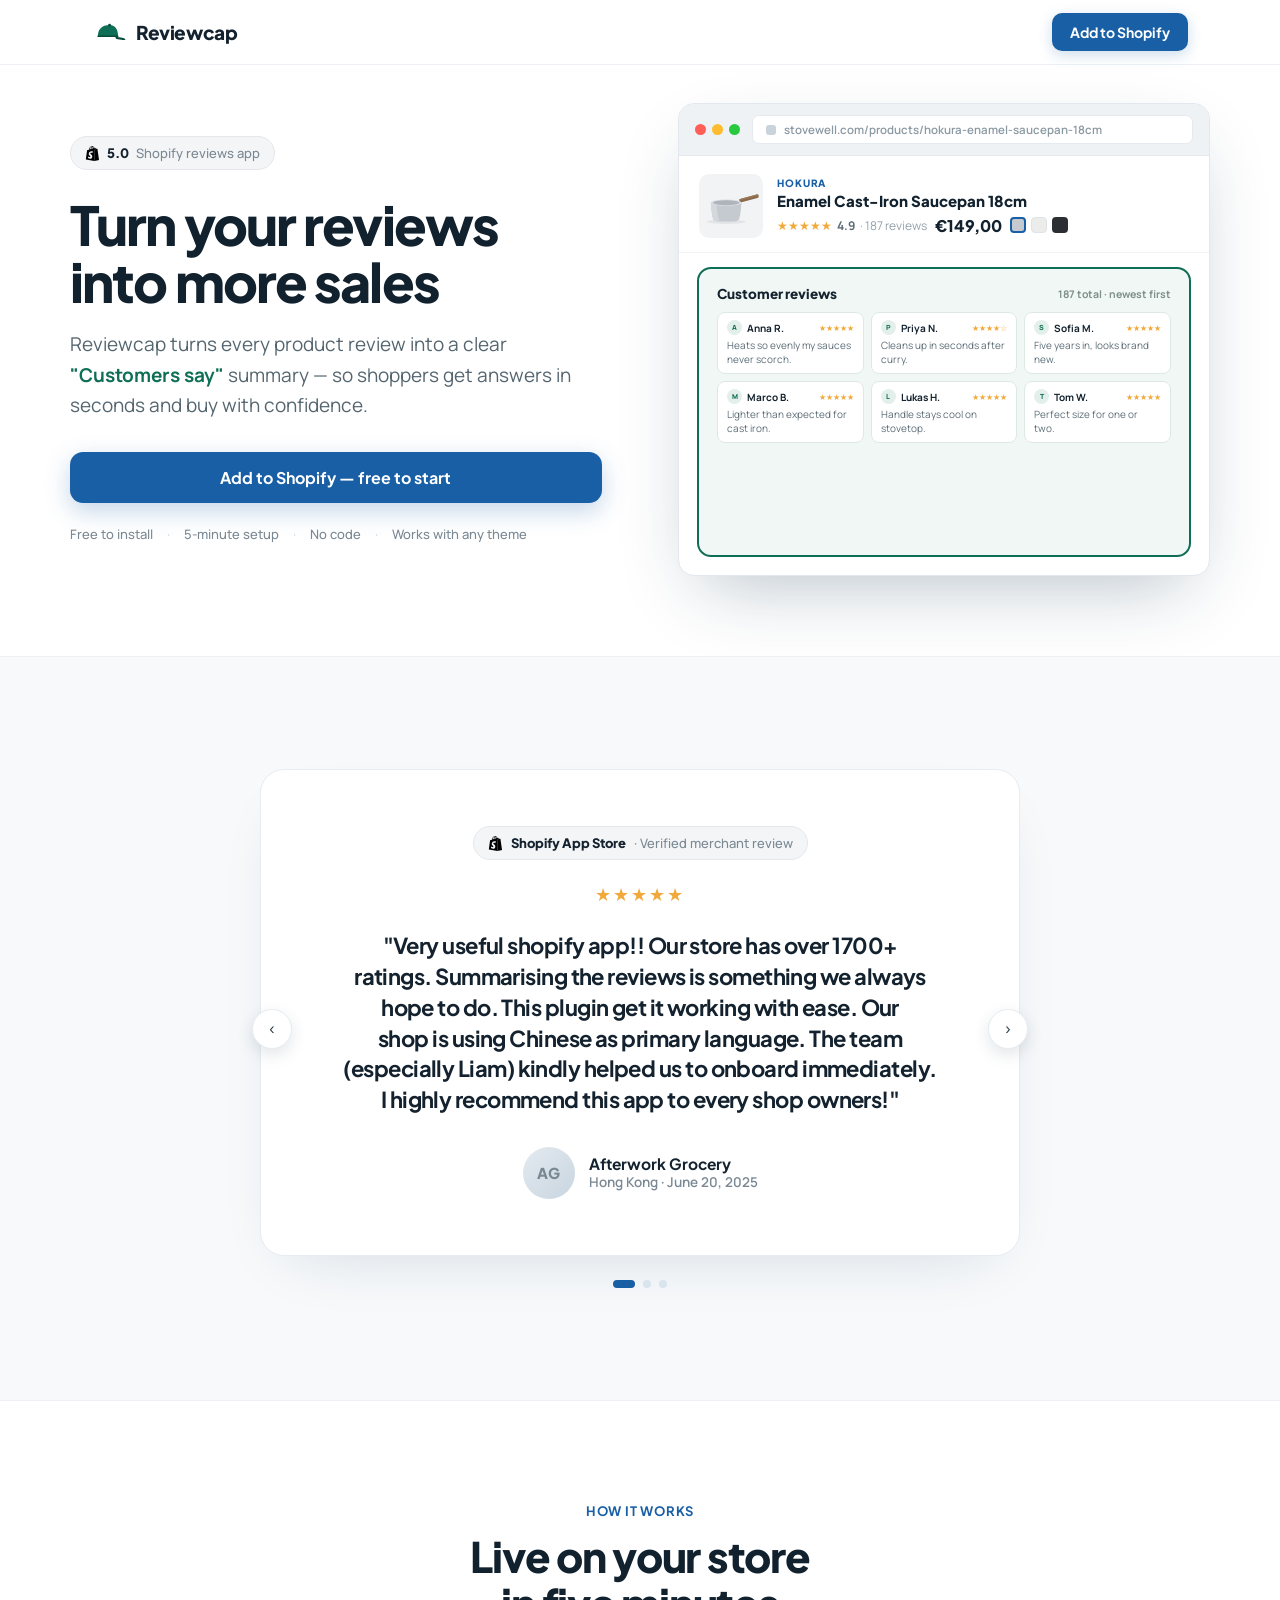
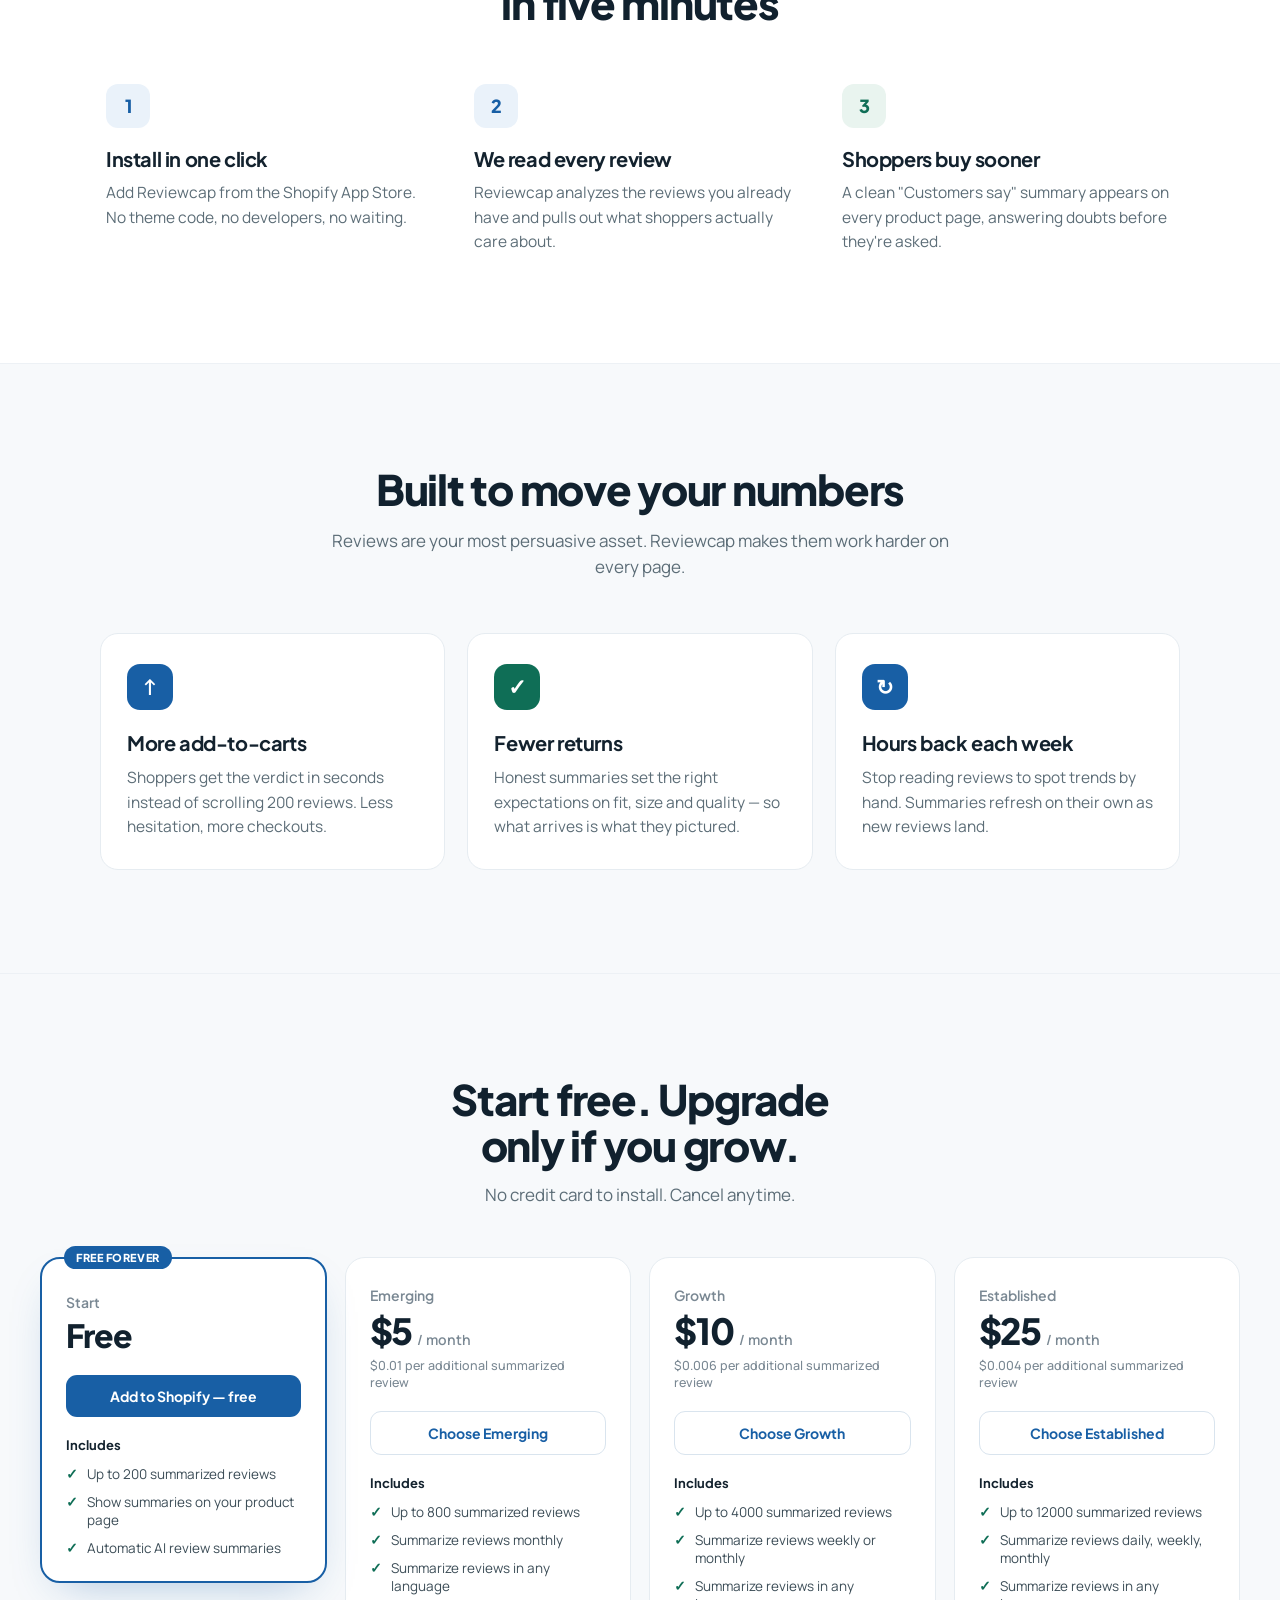
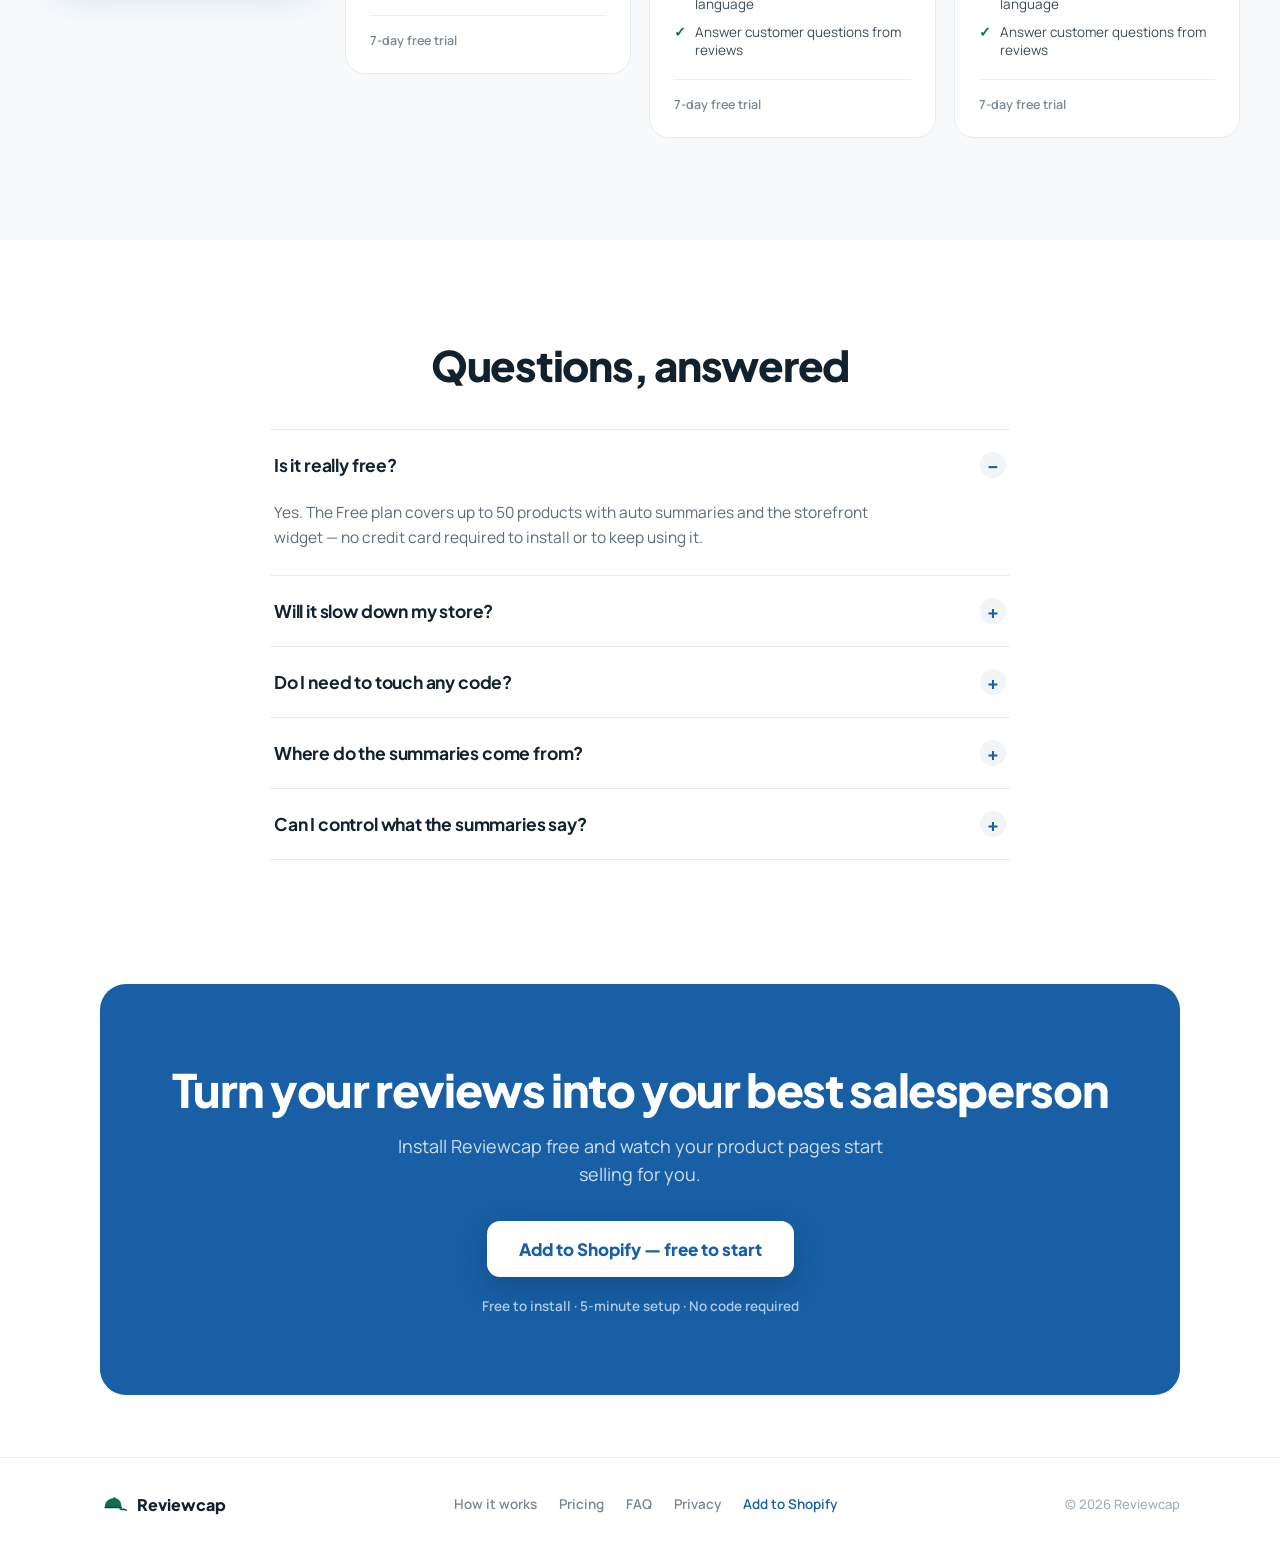
==== index.html @ b6777513 "Add privacy policy page at /privacy Serves the URL Shopify has on file for the App Store listing. St" ====
<!DOCTYPE html>
<html lang="en">
<head>
<meta charset="utf-8">
<meta name="viewport" content="width=device-width, initial-scale=1">
<title>Reviewcap — Turn your reviews into more sales</title>
<meta name="description" content='Reviewcap turns every product review into a clear "Customers say" summary — so shoppers get answers in seconds and buy with confidence.'>
<meta property="og:type" content="website">
<meta property="og:url" content="https://reviewcap.ai/">
<meta property="og:title" content="Reviewcap — Turn your reviews into more sales">
<meta property="og:description" content='Reviewcap turns every product review into a clear "Customers say" summary — so shoppers get answers in seconds and buy with confidence.'>
<meta property="og:image" content="https://reviewcap.ai/og-image.png">
<meta property="og:image:width" content="1200">
<meta property="og:image:height" content="630">
<meta name="twitter:card" content="summary_large_image">
<meta name="twitter:title" content="Reviewcap — Turn your reviews into more sales">
<meta name="twitter:description" content='Reviewcap turns every product review into a clear "Customers say" summary — so shoppers get answers in seconds and buy with confidence.'>
<meta name="twitter:image" content="https://reviewcap.ai/og-image.png">
<link rel="icon" type="image/svg+xml" href="[data-uri]">
<link rel="preconnect" href="https://fonts.googleapis.com">
<link rel="preconnect" href="https://fonts.gstatic.com" crossorigin>
<link href="https://fonts.googleapis.com/css2?family=Plus+Jakarta+Sans:wght@500;600;700;800&family=Manrope:wght@400;500;600;700&display=swap" rel="stylesheet">
<style>
  *{box-sizing:border-box;}
  html{scroll-behavior:smooth;}
  body{margin:0;font-family:'Manrope',sans-serif;color:#33454F;background:#fff;-webkit-font-smoothing:antialiased;text-rendering:optimizeLegibility;}
  a{color:inherit;}
</style>
</head>
<body>

<div style="background:#fff;overflow:hidden;">

  <!-- NAV -->
  <nav style="position:sticky;top:0;z-index:50;background:rgba(255,255,255,0.82);backdrop-filter:blur(12px);border-bottom:1px solid #EDF1F5;">
    <div style="max-width:1140px;margin:0 auto;padding:13px 22px;display:flex;align-items:center;justify-content:space-between;gap:16px;">
      <div style="display:flex;align-items:center;gap:10px;">
        <svg width="34" height="24" viewBox="0 0 64 44" fill="none" style="display:block;flex:none;">
          <path d="M11 30 C11 14 22 9 33 9 C45 9 49 19 49 30 Z" fill="#0F6E56"/>
          <rect x="10" y="28.5" width="40" height="3" rx="1.5" fill="#0A4B39"/>
          <path d="M44 31.5 C54 31.5 62 33.5 63 36.5 C62.2 38 56 37 48.5 35.8 C45 35.2 44 33.5 44 31.5 Z" fill="#0A4B39"/>
          <circle cx="33" cy="9" r="2.6" fill="#0A4B39"/>
        </svg>
        <span style="font-family:'Plus Jakarta Sans',sans-serif;font-weight:800;font-size:19px;color:#13222E;letter-spacing:-0.02em;">Reviewcap</span>
      </div>
      <a href="https://apps.shopify.com/reviewcap-ai" target="_blank" rel="noopener" style="display:inline-flex;align-items:center;gap:8px;background:#185FA5;color:#fff;font-family:'Plus Jakarta Sans',sans-serif;font-weight:700;font-size:14px;padding:10px 18px;border-radius:10px;text-decoration:none;box-shadow:0 4px 14px rgba(24,95,165,0.22);">Add to Shopify</a>
    </div>
  </nav>

  <!-- 1. HERO -->
  <header id="install" style="padding:clamp(24px,3vw,40px) 22px clamp(52px,7vw,80px);overflow:hidden;background:#fff;">
    <div style="max-width:1140px;margin:0 auto;display:grid;grid-template-columns:repeat(auto-fit,minmax(min(100%,420px),1fr));gap:clamp(44px,6vw,80px);align-items:center;">

      <div>
        <div style="display:flex;flex-wrap:wrap;align-items:center;gap:12px;margin-bottom:26px;">
          <div style="display:inline-flex;align-items:center;gap:7px;background:#F4F5F6;border:1px solid #E5E7EB;padding:7px 14px;border-radius:999px;">
            <svg viewBox="0 0 24 24" xmlns="http://www.w3.org/2000/svg" width="15" height="15" style="flex:none;" aria-hidden="true"><path d="M15.337 23.979l7.216-1.561s-2.604-17.613-2.625-17.73c-.018-.116-.114-.192-.211-.192s-1.929-.136-1.929-.136-1.275-1.274-1.439-1.411c-.045-.037-.075-.057-.121-.074l-.914 21.104h.023zM11.71 11.305s-.81-.424-1.774-.424c-1.447 0-1.504.906-1.504 1.141 0 1.232 3.24 1.715 3.24 4.629 0 2.295-1.44 3.76-3.406 3.76-2.354 0-3.54-1.465-3.54-1.465l.646-2.086s1.245 1.066 2.28 1.066c.675 0 .975-.545.975-.932 0-1.619-2.654-1.694-2.654-4.359-.034-2.237 1.571-4.416 4.827-4.416 1.257 0 1.875.361 1.875.361l-.945 2.715-.02.01zM11.17.83c.136 0 .271.038.405.135-.984.465-2.064 1.639-2.508 3.992-.656.213-1.293.405-1.889.578C7.697 3.75 8.951.84 11.17.84V.83zm1.235 2.949v.135c-.754.232-1.583.484-2.394.736.466-1.777 1.333-2.645 2.085-2.971.193.501.309 1.176.309 2.1zm.539-2.234c.694.074 1.141.867 1.429 1.755-.349.114-.735.231-1.158.366v-.252c0-.752-.096-1.371-.271-1.871v.002zm2.992 1.289c-.02 0-.06.021-.078.021s-.289.075-.714.21c-.423-1.233-1.176-2.37-2.508-2.37h-.115C12.135.209 11.669 0 11.265 0 8.159 0 6.675 3.877 6.21 5.846c-1.194.365-2.063.636-2.16.674-.675.213-.694.232-.772.87-.075.462-1.83 14.063-1.83 14.063L15.009 24l.927-21.166z"/></svg>
            <span style="font-family:'Plus Jakarta Sans',sans-serif;font-weight:800;font-size:13px;color:#13222E;">5.0</span>
            <span style="font-size:13px;color:#7A8893;font-weight:500;">Shopify reviews app</span>
          </div>
        </div>
        <h1 style="font-family:'Plus Jakarta Sans',sans-serif;font-weight:800;font-size:clamp(38px,4.2vw,56px);line-height:1.05;letter-spacing:-0.035em;color:#11212E;margin:0 0 20px;text-wrap:balance;">Turn your reviews into more sales</h1>
        <p style="font-size:clamp(16px,1.8vw,19px);line-height:1.6;color:#54656F;margin:0 0 32px;text-wrap:pretty;">Reviewcap turns every product review into a clear <span style="color:#0F6E56;font-weight:700;">"Customers say"</span> summary — so shoppers get answers in seconds and buy with confidence.</p>
        <div style="margin-bottom:22px;">
          <a href="https://apps.shopify.com/reviewcap-ai" target="_blank" rel="noopener" style="display:block;text-align:center;background:#185FA5;color:#fff;font-family:'Plus Jakarta Sans',sans-serif;font-weight:700;font-size:16px;padding:15px 26px;border-radius:13px;text-decoration:none;box-shadow:0 8px 24px rgba(24,95,165,0.26);">Add to Shopify — free to start</a>
        </div>
        <div style="font-size:13px;color:#7A8893;font-weight:500;display:flex;flex-wrap:wrap;gap:5px 14px;">
          <span>Free to install</span><span style="color:#CBD5DD;">·</span><span>5-minute setup</span><span style="color:#CBD5DD;">·</span><span>No code</span><span style="color:#CBD5DD;">·</span><span>Works with any theme</span>
        </div>
      </div>

      <div>
        <div style="border-radius:16px;overflow:hidden;border:1px solid #E2E8EE;box-shadow:0 28px 72px -24px rgba(20,50,75,0.32);background:#fff;">

          <div style="background:#EFF2F5;border-bottom:1px solid #E2E8EE;padding:11px 16px;display:flex;align-items:center;gap:12px;">
            <div style="display:flex;gap:6px;flex:none;">
              <span style="width:11px;height:11px;border-radius:50%;background:#FF5F57;display:block;"></span>
              <span style="width:11px;height:11px;border-radius:50%;background:#FEBC2E;display:block;"></span>
              <span style="width:11px;height:11px;border-radius:50%;background:#28C840;display:block;"></span>
            </div>
            <div style="flex:1;background:#fff;border:1px solid #E4EAEF;border-radius:7px;padding:6px 13px;display:flex;align-items:center;gap:8px;">
              <span style="width:10px;height:10px;border-radius:3px;background:#C9D3DB;flex:none;display:block;"></span>
              <span style="font-size:11.5px;color:#8A98A2;font-weight:600;white-space:nowrap;overflow:hidden;text-overflow:ellipsis;">stovewell.com/products/hokura-enamel-saucepan-18cm</span>
            </div>
          </div>

          <div style="padding:18px 20px 14px;display:flex;gap:14px;align-items:center;border-bottom:1px solid #F0F4F7;">
            <div style="width:64px;height:64px;border-radius:10px;background:#F1F3F5;flex:none;display:flex;align-items:center;justify-content:center;overflow:hidden;">
              <svg width="58" height="58" viewBox="0 0 360 320" style="display:block;"><ellipse cx="150" cy="258" rx="120" ry="13" fill="#00000010"/><rect x="232" y="118" width="124" height="22" rx="11" transform="rotate(-15 232 129)" fill="#8A6A4A"/><rect x="232" y="118" width="124" height="8" rx="4" transform="rotate(-15 232 129)" fill="#9C7B58"/><path d="M55,140 C55,140 61,232 73,247 Q81,256 96,256 L204,256 Q219,256 227,247 C239,232 245,140 245,140 Z" fill="#C5CAD0"/><path d="M55,140 C55,140 61,232 73,247 Q81,256 96,256 L110,256 C100,238 92,180 90,140 Z" fill="#D3D8DD"/><ellipse cx="150" cy="140" rx="95" ry="20" fill="#D8DCE1"/><ellipse cx="150" cy="140" rx="80" ry="15" fill="#AEB4BB"/></svg>
            </div>
            <div style="flex:1;min-width:0;">
              <div style="font-family:'Plus Jakarta Sans',sans-serif;font-weight:800;font-size:10px;letter-spacing:0.08em;text-transform:uppercase;color:#185FA5;margin-bottom:3px;">Hokura</div>
              <div style="font-family:'Plus Jakarta Sans',sans-serif;font-weight:800;font-size:15px;color:#11212E;line-height:1.2;margin-bottom:5px;">Enamel Cast-Iron Saucepan 18cm</div>
              <div style="display:flex;align-items:center;gap:8px;flex-wrap:wrap;">
                <div style="display:flex;align-items:center;gap:5px;">
                  <span style="color:#F2A93B;font-size:12px;">★★★★★</span>
                  <span style="font-size:12px;color:#5C6D77;font-weight:700;">4.9</span>
                  <span style="font-size:12px;color:#94A1AB;">· 187 reviews</span>
                </div>
                <span style="font-family:'Plus Jakarta Sans',sans-serif;font-weight:800;font-size:16px;color:#11212E;">€149,00</span>
                <div style="display:flex;gap:5px;">
                  <span style="width:16px;height:16px;border-radius:4px;background:#C5CAD0;border:2px solid #185FA5;display:block;"></span>
                  <span style="width:16px;height:16px;border-radius:4px;background:#ECEDEA;border:1px solid #DDE4EA;display:block;"></span>
                  <span style="width:16px;height:16px;border-radius:4px;background:#2B2E33;display:block;"></span>
                </div>
              </div>
            </div>
          </div>

          <div style="padding:14px 18px 18px;">
            <div style="background:#F1F7F4;border:2px solid #0F6E56;border-radius:14px;padding:16px 18px;">
              <div style="display:grid;">

                <div id="revState" style="grid-area:1/1;transition:opacity .55s ease, filter .55s ease, transform .55s ease;">
                  <div style="display:flex;align-items:center;justify-content:space-between;margin-bottom:10px;">
                    <span style="font-family:'Plus Jakarta Sans',sans-serif;font-weight:800;font-size:13.5px;color:#13222E;">Customer reviews</span>
                    <span style="font-size:10.5px;color:#7E9089;font-weight:700;">187 total · newest first</span>
                  </div>
                  <div style="columns:130px 3;column-gap:7px;">
                    <div style="background:#fff;border:1px solid #DCEAE3;border-radius:8px;padding:7px 9px;margin-bottom:7px;break-inside:avoid;"><div style="display:flex;align-items:center;gap:5px;margin-bottom:3px;"><span style="width:15px;height:15px;border-radius:50%;background:#E3EFEA;color:#0F6E56;font-size:7px;font-weight:800;display:flex;align-items:center;justify-content:center;">A</span><span style="font-size:10px;font-weight:700;color:#13222E;">Anna R.</span><span style="color:#F2A93B;font-size:8px;margin-left:auto;">★★★★★</span></div><div style="font-size:10px;line-height:1.4;color:#5C6D77;">Heats so evenly my sauces never scorch.</div></div>
                    <div style="background:#fff;border:1px solid #DCEAE3;border-radius:8px;padding:7px 9px;margin-bottom:7px;break-inside:avoid;"><div style="display:flex;align-items:center;gap:5px;margin-bottom:3px;"><span style="width:15px;height:15px;border-radius:50%;background:#E3EFEA;color:#0F6E56;font-size:7px;font-weight:800;display:flex;align-items:center;justify-content:center;">M</span><span style="font-size:10px;font-weight:700;color:#13222E;">Marco B.</span><span style="color:#F2A93B;font-size:8px;margin-left:auto;">★★★★★</span></div><div style="font-size:10px;line-height:1.4;color:#5C6D77;">Lighter than expected for cast iron.</div></div>
                    <div style="background:#fff;border:1px solid #DCEAE3;border-radius:8px;padding:7px 9px;margin-bottom:7px;break-inside:avoid;"><div style="display:flex;align-items:center;gap:5px;margin-bottom:3px;"><span style="width:15px;height:15px;border-radius:50%;background:#E3EFEA;color:#0F6E56;font-size:7px;font-weight:800;display:flex;align-items:center;justify-content:center;">P</span><span style="font-size:10px;font-weight:700;color:#13222E;">Priya N.</span><span style="color:#F2A93B;font-size:8px;margin-left:auto;">★★★★☆</span></div><div style="font-size:10px;line-height:1.4;color:#5C6D77;">Cleans up in seconds after curry.</div></div>
                    <div style="background:#fff;border:1px solid #DCEAE3;border-radius:8px;padding:7px 9px;margin-bottom:7px;break-inside:avoid;"><div style="display:flex;align-items:center;gap:5px;margin-bottom:3px;"><span style="width:15px;height:15px;border-radius:50%;background:#E3EFEA;color:#0F6E56;font-size:7px;font-weight:800;display:flex;align-items:center;justify-content:center;">L</span><span style="font-size:10px;font-weight:700;color:#13222E;">Lukas H.</span><span style="color:#F2A93B;font-size:8px;margin-left:auto;">★★★★★</span></div><div style="font-size:10px;line-height:1.4;color:#5C6D77;">Handle stays cool on stovetop.</div></div>
                    <div style="background:#fff;border:1px solid #DCEAE3;border-radius:8px;padding:7px 9px;margin-bottom:7px;break-inside:avoid;"><div style="display:flex;align-items:center;gap:5px;margin-bottom:3px;"><span style="width:15px;height:15px;border-radius:50%;background:#E3EFEA;color:#0F6E56;font-size:7px;font-weight:800;display:flex;align-items:center;justify-content:center;">S</span><span style="font-size:10px;font-weight:700;color:#13222E;">Sofia M.</span><span style="color:#F2A93B;font-size:8px;margin-left:auto;">★★★★★</span></div><div style="font-size:10px;line-height:1.4;color:#5C6D77;">Five years in, looks brand new.</div></div>
                    <div style="background:#fff;border:1px solid #DCEAE3;border-radius:8px;padding:7px 9px;margin-bottom:7px;break-inside:avoid;"><div style="display:flex;align-items:center;gap:5px;margin-bottom:3px;"><span style="width:15px;height:15px;border-radius:50%;background:#E3EFEA;color:#0F6E56;font-size:7px;font-weight:800;display:flex;align-items:center;justify-content:center;">T</span><span style="font-size:10px;font-weight:700;color:#13222E;">Tom W.</span><span style="color:#F2A93B;font-size:8px;margin-left:auto;">★★★★★</span></div><div style="font-size:10px;line-height:1.4;color:#5C6D77;">Perfect size for one or two.</div></div>
                  </div>
                </div>

                <div id="sumState" style="grid-area:1/1;transition:opacity .55s ease, transform .55s ease;opacity:0;transform:translateY(8px);pointer-events:none;">
                  <div style="display:flex;align-items:center;justify-content:space-between;gap:10px;margin-bottom:12px;">
                    <div style="display:flex;align-items:center;gap:7px;">
                      <span style="color:#0F6E56;font-size:13px;">✦</span>
                      <span style="font-family:'Plus Jakarta Sans',sans-serif;font-weight:800;font-size:14.5px;color:#0F6E56;">Customers say</span>
                    </div>
                    <span style="display:inline-flex;align-items:center;gap:5px;background:#fff;border:1px solid #D7E8E0;border-radius:999px;padding:4px 9px;font-size:10.5px;font-weight:700;color:#0F6E56;">
                      <svg width="13" height="9" viewBox="0 0 64 44" fill="none" style="display:block;flex:none;"><path d="M11 30 C11 14 22 9 33 9 C45 9 49 19 49 30 Z" fill="#0F6E56"/><rect x="10" y="28.5" width="40" height="3" rx="1.5" fill="#0A4B39"/><path d="M44 31.5 C54 31.5 62 33.5 63 36.5 C62.2 38 56 37 48.5 35.8 C45 35.2 44 33.5 44 31.5 Z" fill="#0A4B39"/><circle cx="33" cy="9" r="2.6" fill="#0A4B39"/></svg>
                      by Reviewcap
                    </span>
                  </div>
                  <div style="display:flex;align-items:center;gap:10px;margin-bottom:12px;">
                    <span style="font-family:'Plus Jakarta Sans',sans-serif;font-weight:800;font-size:30px;color:#13222E;line-height:1;">4.9</span>
                    <div>
                      <div style="color:#F2A93B;font-size:13px;letter-spacing:1px;">★★★★★</div>
                      <div style="font-size:11px;color:#5C6D77;font-weight:600;margin-top:2px;">based on 187 reviews</div>
                    </div>
                  </div>
                  <p id="demoSummary" style="margin:0 0 12px;font-size:13.5px;line-height:1.6;color:#2B3D47;min-height:4.8em;"></p>
                  <div style="display:flex;flex-wrap:wrap;gap:6px;margin-bottom:12px;">
                    <span class="dchip" data-i="1" style="opacity:0;transition:opacity .34s ease, transform .34s cubic-bezier(.34,1.56,.64,1);transform:translateY(7px) scale(.92);background:#fff;border:1px solid #D7E8E0;color:#0F6E56;font-size:11px;font-weight:700;padding:4px 10px;border-radius:999px;">Heats evenly · 41</span>
                    <span class="dchip" data-i="2" style="opacity:0;transition:opacity .34s ease, transform .34s cubic-bezier(.34,1.56,.64,1);transform:translateY(7px) scale(.92);background:#fff;border:1px solid #D7E8E0;color:#0F6E56;font-size:11px;font-weight:700;padding:4px 10px;border-radius:999px;">Easy to clean · 33</span>
                    <span class="dchip" data-i="3" style="opacity:0;transition:opacity .34s ease, transform .34s cubic-bezier(.34,1.56,.64,1);transform:translateY(7px) scale(.92);background:#fff;border:1px solid #D7E8E0;color:#0F6E56;font-size:11px;font-weight:700;padding:4px 10px;border-radius:999px;">Surprisingly light · 27</span>
                    <span class="dchip" data-i="4" style="opacity:0;transition:opacity .34s ease, transform .34s cubic-bezier(.34,1.56,.64,1);transform:translateY(7px) scale(.92);background:#fff;border:1px solid #D7E8E0;color:#0F6E56;font-size:11px;font-weight:700;padding:4px 10px;border-radius:999px;">Handle stays cool · 22</span>
                    <span class="dchip" data-i="5" style="opacity:0;transition:opacity .34s ease, transform .34s cubic-bezier(.34,1.56,.64,1);transform:translateY(7px) scale(.92);background:#fff;border:1px solid #D7E8E0;color:#0F6E56;font-size:11px;font-weight:700;padding:4px 10px;border-radius:999px;">Built to last · 19</span>
                  </div>
                  <div style="border-top:1px solid #D7E8E0;padding-top:10px;font-size:11px;color:#7E9089;font-weight:600;">Summarized from 187 verified reviews · refreshes automatically</div>
                </div>

              </div>
            </div>
          </div>

        </div>
      </div>

    </div>
  </header>

  <!-- 2. TESTIMONIAL -->
  <section style="background:#F7F9FB;padding:clamp(64px,9vw,112px) 22px;border-top:1px solid #EDF1F5;border-bottom:1px solid #EDF1F5;">
    <div style="max-width:760px;margin:0 auto;position:relative;">
      <button id="testiPrev" aria-label="Previous review" style="display:none;position:absolute;top:50%;left:clamp(-8px,-3vw,-20px);transform:translateY(-50%);width:40px;height:40px;border-radius:50%;background:#fff;border:1px solid #E6ECF1;box-shadow:0 6px 16px rgba(20,50,75,0.12);cursor:pointer;font-size:16px;color:#33454F;z-index:2;">‹</button>
      <button id="testiNext" aria-label="Next review" style="display:none;position:absolute;top:50%;right:clamp(-8px,-3vw,-20px);transform:translateY(-50%);width:40px;height:40px;border-radius:50%;background:#fff;border:1px solid #E6ECF1;box-shadow:0 6px 16px rgba(20,50,75,0.12);cursor:pointer;font-size:16px;color:#33454F;z-index:2;">›</button>
      <div id="testimonialCard" style="text-align:center;background:#fff;border:1px solid #E6ECF1;border-radius:24px;box-shadow:0 24px 60px -32px rgba(20,50,75,0.18);padding:clamp(36px,5vw,56px) clamp(24px,5vw,56px);"></div>
      <div id="testimonialDots" style="display:flex;justify-content:center;gap:8px;margin-top:24px;"></div>
    </div>
  </section>

  <!-- 3. HOW IT WORKS -->
  <section id="how" style="padding:clamp(60px,8vw,104px) 22px;">
    <div style="max-width:1080px;margin:0 auto;">
      <div style="text-align:center;max-width:620px;margin:0 auto 52px;">
        <div style="font-family:'Plus Jakarta Sans',sans-serif;font-weight:700;font-size:13px;letter-spacing:0.06em;text-transform:uppercase;color:#185FA5;margin-bottom:14px;">How it works</div>
        <h2 style="font-family:'Plus Jakarta Sans',sans-serif;font-weight:800;font-size:clamp(28px,4.2vw,42px);line-height:1.1;letter-spacing:-0.03em;color:#11212E;margin:0;text-wrap:balance;">Live on your store in five minutes</h2>
      </div>
      <div style="display:grid;grid-template-columns:repeat(auto-fit,minmax(260px,1fr));gap:24px;">
        <div style="padding:6px;">
          <div style="width:44px;height:44px;border-radius:12px;background:#EAF2FA;color:#185FA5;display:flex;align-items:center;justify-content:center;font-family:'Plus Jakarta Sans',sans-serif;font-weight:800;font-size:18px;margin-bottom:18px;">1</div>
          <h3 style="font-family:'Plus Jakarta Sans',sans-serif;font-weight:700;font-size:20px;color:#13222E;margin:0 0 9px;letter-spacing:-0.02em;">Install in one click</h3>
          <p style="margin:0;font-size:15.5px;line-height:1.6;color:#5C6D77;">Add Reviewcap from the Shopify App Store. No theme code, no developers, no waiting.</p>
        </div>
        <div style="padding:6px;">
          <div style="width:44px;height:44px;border-radius:12px;background:#EAF2FA;color:#185FA5;display:flex;align-items:center;justify-content:center;font-family:'Plus Jakarta Sans',sans-serif;font-weight:800;font-size:18px;margin-bottom:18px;">2</div>
          <h3 style="font-family:'Plus Jakarta Sans',sans-serif;font-weight:700;font-size:20px;color:#13222E;margin:0 0 9px;letter-spacing:-0.02em;">We read every review</h3>
          <p style="margin:0;font-size:15.5px;line-height:1.6;color:#5C6D77;">Reviewcap analyzes the reviews you already have and pulls out what shoppers actually care about.</p>
        </div>
        <div style="padding:6px;">
          <div style="width:44px;height:44px;border-radius:12px;background:#E9F4EF;color:#0F6E56;display:flex;align-items:center;justify-content:center;font-family:'Plus Jakarta Sans',sans-serif;font-weight:800;font-size:18px;margin-bottom:18px;">3</div>
          <h3 style="font-family:'Plus Jakarta Sans',sans-serif;font-weight:700;font-size:20px;color:#13222E;margin:0 0 9px;letter-spacing:-0.02em;">Shoppers buy sooner</h3>
          <p style="margin:0;font-size:15.5px;line-height:1.6;color:#5C6D77;">A clean "Customers say" summary appears on every product page, answering doubts before they're asked.</p>
        </div>
      </div>
    </div>
  </section>

  <!-- 4. BENEFIT CARDS -->
  <section style="background:#F7F9FB;padding:clamp(60px,8vw,104px) 22px;border-top:1px solid #EDF1F5;">
    <div style="max-width:1080px;margin:0 auto;">
      <div style="text-align:center;max-width:640px;margin:0 auto 52px;">
        <h2 style="font-family:'Plus Jakarta Sans',sans-serif;font-weight:800;font-size:clamp(28px,4.2vw,42px);line-height:1.1;letter-spacing:-0.03em;color:#11212E;margin:0 0 16px;text-wrap:balance;">Built to move your numbers</h2>
        <p style="margin:0;font-size:17px;line-height:1.55;color:#5C6D77;">Reviews are your most persuasive asset. Reviewcap makes them work harder on every page.</p>
      </div>
      <div style="display:grid;grid-template-columns:repeat(auto-fit,minmax(280px,1fr));gap:22px;">
        <div style="background:#fff;border:1px solid #E6ECF1;border-radius:18px;padding:30px 26px;">
          <div style="width:46px;height:46px;border-radius:13px;background:#185FA5;color:#fff;display:flex;align-items:center;justify-content:center;font-size:22px;font-weight:700;margin-bottom:20px;">↑</div>
          <h3 style="font-family:'Plus Jakarta Sans',sans-serif;font-weight:700;font-size:20px;color:#13222E;margin:0 0 10px;letter-spacing:-0.02em;">More add-to-carts</h3>
          <p style="margin:0;font-size:15.5px;line-height:1.6;color:#5C6D77;">Shoppers get the verdict in seconds instead of scrolling 200 reviews. Less hesitation, more checkouts.</p>
        </div>
        <div style="background:#fff;border:1px solid #E6ECF1;border-radius:18px;padding:30px 26px;">
          <div style="width:46px;height:46px;border-radius:13px;background:#0F6E56;color:#fff;display:flex;align-items:center;justify-content:center;font-size:22px;font-weight:700;margin-bottom:20px;">✓</div>
          <h3 style="font-family:'Plus Jakarta Sans',sans-serif;font-weight:700;font-size:20px;color:#13222E;margin:0 0 10px;letter-spacing:-0.02em;">Fewer returns</h3>
          <p style="margin:0;font-size:15.5px;line-height:1.6;color:#5C6D77;">Honest summaries set the right expectations on fit, size and quality — so what arrives is what they pictured.</p>
        </div>
        <div style="background:#fff;border:1px solid #E6ECF1;border-radius:18px;padding:30px 26px;">
          <div style="width:46px;height:46px;border-radius:13px;background:#185FA5;color:#fff;display:flex;align-items:center;justify-content:center;font-size:21px;font-weight:700;margin-bottom:20px;">↻</div>
          <h3 style="font-family:'Plus Jakarta Sans',sans-serif;font-weight:700;font-size:20px;color:#13222E;margin:0 0 10px;letter-spacing:-0.02em;">Hours back each week</h3>
          <p style="margin:0;font-size:15.5px;line-height:1.6;color:#5C6D77;">Stop reading reviews to spot trends by hand. Summaries refresh on their own as new reviews land.</p>
        </div>
      </div>
    </div>
  </section>

  <!-- 6. PRICING -->
  <section id="pricing" style="background:#F7F9FB;padding:clamp(60px,8vw,104px) 22px;border-top:1px solid #EDF1F5;">
    <div style="max-width:1200px;margin:0 auto;">
      <div style="text-align:center;max-width:600px;margin:0 auto 48px;">
        <h2 style="font-family:'Plus Jakarta Sans',sans-serif;font-weight:800;font-size:clamp(28px,4.2vw,42px);line-height:1.1;letter-spacing:-0.03em;color:#11212E;margin:0 0 14px;text-wrap:balance;">Start free. Upgrade only if you grow.</h2>
        <p style="margin:0;font-size:17px;line-height:1.55;color:#5C6D77;">No credit card to install. Cancel anytime.</p>
      </div>
      <div style="display:grid;grid-template-columns:repeat(auto-fit,minmax(230px,1fr));gap:18px;align-items:start;">

        <div style="position:relative;background:#fff;border:2px solid #185FA5;border-radius:20px;padding:28px 24px 24px;box-shadow:0 18px 44px -22px rgba(24,95,165,0.4);">
          <div style="position:absolute;top:-13px;left:22px;background:#185FA5;color:#fff;font-family:'Plus Jakarta Sans',sans-serif;font-weight:800;font-size:11px;letter-spacing:0.05em;text-transform:uppercase;padding:5px 12px;border-radius:999px;white-space:nowrap;">Free forever</div>
          <div style="font-family:'Plus Jakarta Sans',sans-serif;font-weight:600;font-size:14px;color:#7A8893;margin:6px 0 4px;">Start</div>
          <div style="font-family:'Plus Jakarta Sans',sans-serif;font-weight:800;font-size:32px;color:#11212E;letter-spacing:-0.03em;margin-bottom:20px;">Free</div>
          <a href="https://apps.shopify.com/reviewcap-ai" target="_blank" rel="noopener" style="display:block;text-align:center;background:#185FA5;color:#fff;font-family:'Plus Jakarta Sans',sans-serif;font-weight:700;font-size:14px;padding:12px;border-radius:11px;text-decoration:none;margin-bottom:20px;">Add to Shopify — free</a>
          <div style="font-family:'Plus Jakarta Sans',sans-serif;font-weight:700;font-size:13px;color:#13222E;margin-bottom:12px;">Includes</div>
          <div style="display:flex;flex-direction:column;gap:10px;">
            <div style="display:flex;gap:9px;font-size:13.5px;color:#3C4D57;"><span style="color:#0F6E56;font-weight:800;flex:none;">✓</span>Up to 200 summarized reviews</div>
            <div style="display:flex;gap:9px;font-size:13.5px;color:#3C4D57;"><span style="color:#0F6E56;font-weight:800;flex:none;">✓</span>Show summaries on your product page</div>
            <div style="display:flex;gap:9px;font-size:13.5px;color:#3C4D57;"><span style="color:#0F6E56;font-weight:800;flex:none;">✓</span>Automatic AI review summaries</div>
          </div>
        </div>

        <div style="background:#fff;border:1px solid #E6ECF1;border-radius:20px;padding:28px 24px 24px;display:flex;flex-direction:column;">
          <div style="font-family:'Plus Jakarta Sans',sans-serif;font-weight:600;font-size:14px;color:#7A8893;margin-bottom:4px;">Emerging</div>
          <div style="display:flex;align-items:baseline;gap:5px;margin-bottom:4px;"><span style="font-family:'Plus Jakarta Sans',sans-serif;font-weight:800;font-size:36px;color:#11212E;letter-spacing:-0.03em;">$5</span><span style="font-size:14px;color:#7A8893;font-weight:600;">/ month</span></div>
          <div style="font-size:12.5px;color:#7A8893;font-weight:500;margin-bottom:20px;">$0.01 per additional summarized review</div>
          <a href="https://apps.shopify.com/reviewcap-ai" target="_blank" rel="noopener" style="display:block;text-align:center;background:#fff;color:#185FA5;font-family:'Plus Jakarta Sans',sans-serif;font-weight:700;font-size:14px;padding:12px;border-radius:11px;text-decoration:none;border:1.5px solid #D9E4EE;margin-bottom:20px;">Choose Emerging</a>
          <div style="font-family:'Plus Jakarta Sans',sans-serif;font-weight:700;font-size:13px;color:#13222E;margin-bottom:12px;">Includes</div>
          <div style="display:flex;flex-direction:column;gap:10px;flex:1;">
            <div style="display:flex;gap:9px;font-size:13.5px;color:#3C4D57;"><span style="color:#0F6E56;font-weight:800;flex:none;">✓</span>Up to 800 summarized reviews</div>
            <div style="display:flex;gap:9px;font-size:13.5px;color:#3C4D57;"><span style="color:#0F6E56;font-weight:800;flex:none;">✓</span>Summarize reviews monthly</div>
            <div style="display:flex;gap:9px;font-size:13.5px;color:#3C4D57;"><span style="color:#0F6E56;font-weight:800;flex:none;">✓</span>Summarize reviews in any language</div>
          </div>
          <div style="margin-top:20px;padding-top:16px;border-top:1px solid #EDF1F5;font-size:12.5px;color:#7A8893;font-weight:600;">7-day free trial</div>
        </div>

        <div style="background:#fff;border:1px solid #E6ECF1;border-radius:20px;padding:28px 24px 24px;display:flex;flex-direction:column;">
          <div style="font-family:'Plus Jakarta Sans',sans-serif;font-weight:600;font-size:14px;color:#7A8893;margin-bottom:4px;">Growth</div>
          <div style="display:flex;align-items:baseline;gap:5px;margin-bottom:4px;"><span style="font-family:'Plus Jakarta Sans',sans-serif;font-weight:800;font-size:36px;color:#11212E;letter-spacing:-0.03em;">$10</span><span style="font-size:14px;color:#7A8893;font-weight:600;">/ month</span></div>
          <div style="font-size:12.5px;color:#7A8893;font-weight:500;margin-bottom:20px;">$0.006 per additional summarized review</div>
          <a href="https://apps.shopify.com/reviewcap-ai" target="_blank" rel="noopener" style="display:block;text-align:center;background:#fff;color:#185FA5;font-family:'Plus Jakarta Sans',sans-serif;font-weight:700;font-size:14px;padding:12px;border-radius:11px;text-decoration:none;border:1.5px solid #D9E4EE;margin-bottom:20px;">Choose Growth</a>
          <div style="font-family:'Plus Jakarta Sans',sans-serif;font-weight:700;font-size:13px;color:#13222E;margin-bottom:12px;">Includes</div>
          <div style="display:flex;flex-direction:column;gap:10px;flex:1;">
            <div style="display:flex;gap:9px;font-size:13.5px;color:#3C4D57;"><span style="color:#0F6E56;font-weight:800;flex:none;">✓</span>Up to 4000 summarized reviews</div>
            <div style="display:flex;gap:9px;font-size:13.5px;color:#3C4D57;"><span style="color:#0F6E56;font-weight:800;flex:none;">✓</span>Summarize reviews weekly or monthly</div>
            <div style="display:flex;gap:9px;font-size:13.5px;color:#3C4D57;"><span style="color:#0F6E56;font-weight:800;flex:none;">✓</span>Summarize reviews in any language</div>
            <div style="display:flex;gap:9px;font-size:13.5px;color:#3C4D57;"><span style="color:#0F6E56;font-weight:800;flex:none;">✓</span>Answer customer questions from reviews</div>
          </div>
          <div style="margin-top:20px;padding-top:16px;border-top:1px solid #EDF1F5;font-size:12.5px;color:#7A8893;font-weight:600;">7-day free trial</div>
        </div>

        <div style="background:#fff;border:1px solid #E6ECF1;border-radius:20px;padding:28px 24px 24px;display:flex;flex-direction:column;">
          <div style="font-family:'Plus Jakarta Sans',sans-serif;font-weight:600;font-size:14px;color:#7A8893;margin-bottom:4px;">Established</div>
          <div style="display:flex;align-items:baseline;gap:5px;margin-bottom:4px;"><span style="font-family:'Plus Jakarta Sans',sans-serif;font-weight:800;font-size:36px;color:#11212E;letter-spacing:-0.03em;">$25</span><span style="font-size:14px;color:#7A8893;font-weight:600;">/ month</span></div>
          <div style="font-size:12.5px;color:#7A8893;font-weight:500;margin-bottom:20px;">$0.004 per additional summarized review</div>
          <a href="https://apps.shopify.com/reviewcap-ai" target="_blank" rel="noopener" style="display:block;text-align:center;background:#fff;color:#185FA5;font-family:'Plus Jakarta Sans',sans-serif;font-weight:700;font-size:14px;padding:12px;border-radius:11px;text-decoration:none;border:1.5px solid #D9E4EE;margin-bottom:20px;">Choose Established</a>
          <div style="font-family:'Plus Jakarta Sans',sans-serif;font-weight:700;font-size:13px;color:#13222E;margin-bottom:12px;">Includes</div>
          <div style="display:flex;flex-direction:column;gap:10px;flex:1;">
            <div style="display:flex;gap:9px;font-size:13.5px;color:#3C4D57;"><span style="color:#0F6E56;font-weight:800;flex:none;">✓</span>Up to 12000 summarized reviews</div>
            <div style="display:flex;gap:9px;font-size:13.5px;color:#3C4D57;"><span style="color:#0F6E56;font-weight:800;flex:none;">✓</span>Summarize reviews daily, weekly, monthly</div>
            <div style="display:flex;gap:9px;font-size:13.5px;color:#3C4D57;"><span style="color:#0F6E56;font-weight:800;flex:none;">✓</span>Summarize reviews in any language</div>
            <div style="display:flex;gap:9px;font-size:13.5px;color:#3C4D57;"><span style="color:#0F6E56;font-weight:800;flex:none;">✓</span>Answer customer questions from reviews</div>
          </div>
          <div style="margin-top:20px;padding-top:16px;border-top:1px solid #EDF1F5;font-size:12.5px;color:#7A8893;font-weight:600;">7-day free trial</div>
        </div>

      </div>
    </div>
  </section>

  <!-- 7. FAQ -->
  <section id="faq" style="padding:clamp(60px,8vw,104px) 22px;">
    <div style="max-width:740px;margin:0 auto;">
      <h2 style="font-family:'Plus Jakarta Sans',sans-serif;font-weight:800;font-size:clamp(28px,4.2vw,42px);line-height:1.1;letter-spacing:-0.03em;color:#11212E;margin:0 0 40px;text-align:center;">Questions, answered</h2>
      <div id="faqList" style="border-top:1px solid #E6ECF1;"></div>
    </div>
  </section>

  <!-- 8. FINAL CTA -->
  <section style="padding:22px;">
    <div style="max-width:1080px;margin:0 auto;background:#185FA5;border-radius:26px;padding:clamp(48px,7vw,80px) 28px;text-align:center;">
      <h2 style="font-family:'Plus Jakarta Sans',sans-serif;font-weight:800;font-size:clamp(28px,4.4vw,46px);line-height:1.1;letter-spacing:-0.03em;color:#fff;margin:0 0 18px;text-wrap:balance;">Turn your reviews into your best salesperson</h2>
      <p style="margin:0 auto 32px;font-size:18px;line-height:1.55;color:#CFE0F0;max-width:520px;">Install Reviewcap free and watch your product pages start selling for you.</p>
      <a href="https://apps.shopify.com/reviewcap-ai" target="_blank" rel="noopener" style="display:inline-flex;align-items:center;gap:10px;background:#fff;color:#185FA5;font-family:'Plus Jakarta Sans',sans-serif;font-weight:800;font-size:17px;padding:17px 32px;border-radius:13px;text-decoration:none;box-shadow:0 10px 30px rgba(0,0,0,0.18);">Add to Shopify — free to start</a>
      <div style="margin-top:20px;font-size:13.5px;color:#AFCAE6;font-weight:600;">Free to install · 5-minute setup · No code required</div>
    </div>
  </section>

  <!-- FOOTER -->
  <footer style="padding:36px 22px 48px;border-top:1px solid #EDF1F5;margin-top:40px;">
    <div style="max-width:1080px;margin:0 auto;display:flex;flex-wrap:wrap;align-items:center;justify-content:space-between;gap:16px;">
      <div style="display:flex;align-items:center;gap:9px;">
        <svg width="28" height="20" viewBox="0 0 64 44" fill="none" style="display:block;flex:none;">
          <path d="M11 30 C11 14 22 9 33 9 C45 9 49 19 49 30 Z" fill="#0F6E56"/>
          <rect x="10" y="28.5" width="40" height="3" rx="1.5" fill="#0A4B39"/>
          <path d="M44 31.5 C54 31.5 62 33.5 63 36.5 C62.2 38 56 37 48.5 35.8 C45 35.2 44 33.5 44 31.5 Z" fill="#0A4B39"/>
          <circle cx="33" cy="9" r="2.6" fill="#0A4B39"/>
        </svg>
        <span style="font-family:'Plus Jakarta Sans',sans-serif;font-weight:800;font-size:16px;color:#13222E;">Reviewcap</span>
      </div>
      <div style="display:flex;flex-wrap:wrap;gap:22px;font-size:13.5px;font-weight:600;color:#7A8893;">
        <a href="#how" style="text-decoration:none;">How it works</a>
        <a href="#pricing" style="text-decoration:none;">Pricing</a>
        <a href="#faq" style="text-decoration:none;">FAQ</a>
        <a href="/privacy" style="text-decoration:none;">Privacy</a>
        <a href="https://apps.shopify.com/reviewcap-ai" target="_blank" rel="noopener" style="text-decoration:none;color:#185FA5;">Add to Shopify</a>
      </div>
      <div style="font-size:13px;color:#A2AEB7;font-weight:500;">© 2026 Reviewcap</div>
    </div>
  </footer>

</div>

<script>
  // ---- Testimonial carousel ----
  var TESTIMONIALS = [
    {
      initials: 'AG', name: 'Afterwork Grocery', location: 'Hong Kong', date: 'June 20, 2025', badge: null,
      quote: 'Very useful shopify app!! Our store has over 1700+ ratings. Summarising the reviews is something we always hope to do. This plugin get it working with ease. Our shop is using Chinese as primary language. The team (especially Liam) kindly helped us to onboard immediately. I highly recommend this app to every shop owners!'
    },
    {
      initials: 'EA', name: "Elva's All Naturals", location: 'Canada', date: 'November 6, 2024', badge: null,
      quote: 'I am really delighted with this app, and the amazing customer service I received. Liam was lovely to work with, and SUPER helpful with providing assistance. I like that this app provides a summary of reviews, similar to the way Amazon does, which helps customers understand more quickly what is most important to know about a product. Customers can get bogged down and confused (and abandon shopping) when there are multiple reviews, and it really helps to have this summary. Great app!'
    },
    {
      initials: 'L64', name: 'Latitude 64°', location: 'Sweden', date: 'August 22, 2025', badge: null,
      quote: 'Easy to use, with great support from Liam. It helps our customers get a quick summary without having to read through all the reviews. Since Judge.me doesn’t offer this natively, it’s a great solution.'
    }
  ];
  var testiIndex = 0;
  var testiTimer = null;
  var testiCard = document.getElementById('testimonialCard');
  var testiDots = document.getElementById('testimonialDots');
  var testiPrev = document.getElementById('testiPrev');
  var testiNext = document.getElementById('testiNext');

  function renderTestimonial() {
    var t = TESTIMONIALS[testiIndex];
    testiCard.innerHTML =
      '<div style="display:inline-flex;align-items:center;gap:8px;background:#F4F5F6;border:1px solid #E5E7EB;padding:7px 14px;border-radius:999px;margin-bottom:22px;">' +
      '<svg viewBox="0 0 24 24" xmlns="http://www.w3.org/2000/svg" width="15" height="15" style="flex:none;" aria-hidden="true"><path d="M15.337 23.979l7.216-1.561s-2.604-17.613-2.625-17.73c-.018-.116-.114-.192-.211-.192s-1.929-.136-1.929-.136-1.275-1.274-1.439-1.411c-.045-.037-.075-.057-.121-.074l-.914 21.104h.023zM11.71 11.305s-.81-.424-1.774-.424c-1.447 0-1.504.906-1.504 1.141 0 1.232 3.24 1.715 3.24 4.629 0 2.295-1.44 3.76-3.406 3.76-2.354 0-3.54-1.465-3.54-1.465l.646-2.086s1.245 1.066 2.28 1.066c.675 0 .975-.545.975-.932 0-1.619-2.654-1.694-2.654-4.359-.034-2.237 1.571-4.416 4.827-4.416 1.257 0 1.875.361 1.875.361l-.945 2.715-.02.01zM11.17.83c.136 0 .271.038.405.135-.984.465-2.064 1.639-2.508 3.992-.656.213-1.293.405-1.889.578C7.697 3.75 8.951.84 11.17.84V.83zm1.235 2.949v.135c-.754.232-1.583.484-2.394.736.466-1.777 1.333-2.645 2.085-2.971.193.501.309 1.176.309 2.1zm.539-2.234c.694.074 1.141.867 1.429 1.755-.349.114-.735.231-1.158.366v-.252c0-.752-.096-1.371-.271-1.871v.002zm2.992 1.289c-.02 0-.06.021-.078.021s-.289.075-.714.21c-.423-1.233-1.176-2.37-2.508-2.37h-.115C12.135.209 11.669 0 11.265 0 8.159 0 6.675 3.877 6.21 5.846c-1.194.365-2.063.636-2.16.674-.675.213-.694.232-.772.87-.075.462-1.83 14.063-1.83 14.063L15.009 24l.927-21.166z"/></svg>' +
      '<span style="font-family:\'Plus Jakarta Sans\',sans-serif;font-weight:800;font-size:13px;color:#13222E;">Shopify App Store</span>' +
      '<span style="font-size:13px;color:#7A8893;font-weight:500;">· Verified merchant review</span>' +
      '</div>' +
      '<div style="color:#F2A93B;font-size:18px;letter-spacing:2px;margin-bottom:24px;">★★★★★</div>' +
      '<blockquote style="font-family:\'Plus Jakarta Sans\',sans-serif;font-weight:700;font-size:clamp(17px,2.2vw,22px);line-height:1.4;letter-spacing:-0.025em;color:#13222E;margin:0 0 32px;text-wrap:balance;">"' + t.quote + '"</blockquote>' +
      '<div style="display:inline-flex;align-items:center;gap:14px;flex-wrap:wrap;justify-content:center;">' +
      '<div style="width:52px;height:52px;border-radius:50%;flex:none;background:linear-gradient(135deg,#E4EAF0 0%,#C8D5E0 100%);display:flex;align-items:center;justify-content:center;font-family:\'Plus Jakarta Sans\',sans-serif;font-weight:800;font-size:15px;color:#7A8893;">' + t.initials + '</div>' +
      '<div style="text-align:left;">' +
      '<div style="font-family:\'Plus Jakarta Sans\',sans-serif;font-weight:700;font-size:15.5px;color:#13222E;">' + t.name + '</div>' +
      '<div style="font-size:13.5px;color:#7A8893;font-weight:600;">' + t.location + ' · ' + t.date + '</div>' +
      '</div>' +
      (t.badge ? '<div style="margin-left:8px;padding:8px 14px;border-radius:11px;background:#E9F4EF;color:#0F6E56;font-family:\'Plus Jakarta Sans\',sans-serif;font-weight:800;font-size:14px;">' + t.badge + '</div>' : '') +
      '</div>';
    testiDots.innerHTML = TESTIMONIALS.map(function (_, i) {
      return '<button data-i="' + i + '" aria-label="Review ' + (i + 1) + '" style="width:' + (i === testiIndex ? '22px' : '8px') + ';height:8px;border-radius:999px;border:none;padding:0;cursor:pointer;background:' + (i === testiIndex ? '#185FA5' : '#D9E4EE') + ';transition:width .2s,background .2s;"></button>';
    }).join('');
    testiDots.querySelectorAll('button').forEach(function (btn) {
      btn.addEventListener('click', function () {
        goToTestimonial(parseInt(btn.getAttribute('data-i'), 10));
      });
    });
  }
  function goToTestimonial(i) {
    testiIndex = (i + TESTIMONIALS.length) % TESTIMONIALS.length;
    renderTestimonial();
    restartTestiAutoplay();
  }
  function restartTestiAutoplay() {
    if (testiTimer) clearInterval(testiTimer);
    testiTimer = setInterval(function () { goToTestimonial(testiIndex + 1); }, 7000);
  }
  testiPrev.style.display = 'flex';
  testiPrev.style.alignItems = 'center';
  testiPrev.style.justifyContent = 'center';
  testiNext.style.display = 'flex';
  testiNext.style.alignItems = 'center';
  testiNext.style.justifyContent = 'center';
  testiPrev.addEventListener('click', function () { goToTestimonial(testiIndex - 1); });
  testiNext.addEventListener('click', function () { goToTestimonial(testiIndex + 1); });
  renderTestimonial();
  restartTestiAutoplay();

  // ---- FAQ accordion ----
  var FAQS = [
    { q: 'Is it really free?', a: 'Yes. The Free plan covers up to 50 products with auto summaries and the storefront widget — no credit card required to install or to keep using it.' },
    { q: 'Will it slow down my store?', a: 'No. Summaries are pre-generated and loaded asynchronously, so the widget adds no meaningful weight to your page-load time.' },
    { q: 'Do I need to touch any code?', a: 'Never. Reviewcap installs as a Shopify app block, so you drop the "Customers say" widget onto any product page from the theme editor — works with every theme.' },
    { q: 'Where do the summaries come from?', a: 'From the real reviews you already collect. Reviewcap connects to Shopify Product Reviews, Judge.me, Loox and more, then summarizes only genuine customer feedback — never invented details.' },
    { q: 'Can I control what the summaries say?', a: 'Yes. You can edit any summary, pin or hide specific themes, set the tone, and lock a summary so it stops auto-updating whenever you want full control.' },
  ];
  var openFaq = 0;
  var faqList = document.getElementById('faqList');
  function renderFaqs() {
    faqList.innerHTML = FAQS.map(function (f, i) {
      var open = openFaq === i;
      return '<div style="border-bottom:1px solid #E6ECF1;">' +
        '<button data-i="' + i + '" style="width:100%;background:none;border:none;cursor:pointer;display:flex;align-items:center;justify-content:space-between;gap:18px;padding:22px 4px;text-align:left;font-family:\'Plus Jakarta Sans\',sans-serif;font-weight:700;font-size:17.5px;color:#13222E;letter-spacing:-0.01em;">' +
        '<span>' + f.q + '</span>' +
        '<span style="flex:none;width:26px;height:26px;border-radius:50%;background:#F1F5F8;color:#185FA5;display:flex;align-items:center;justify-content:center;font-size:18px;font-weight:700;">' + (open ? '\u2013' : '+') + '</span>' +
        '</button>' +
        (open ? '<p style="margin:0;padding:0 4px 24px;font-size:15.5px;line-height:1.65;color:#5C6D77;max-width:620px;">' + f.a + '</p>' : '') +
        '</div>';
    }).join('');
    faqList.querySelectorAll('button').forEach(function (btn) {
      btn.addEventListener('click', function () {
        var i = parseInt(btn.getAttribute('data-i'), 10);
        openFaq = openFaq === i ? -1 : i;
        renderFaqs();
      });
    });
  }
  renderFaqs();

  // ---- Hero "Customers say" demo animation ----
  var DEMO_TEXT = "Cooks consistently call this the best saucepan they\u2019ve owned \u2014 they love how evenly it heats, how light it feels for cast iron, and an enamel surface that wipes clean in seconds.";
  var revState = document.getElementById('revState');
  var sumState = document.getElementById('sumState');
  var demoSummaryEl = document.getElementById('demoSummary');
  var chips = Array.prototype.slice.call(document.querySelectorAll('.dchip'));
  var timers = [];
  function later(fn, ms) { timers.push(setTimeout(fn, ms)); }

  function startDemo() {
    revState.style.opacity = '1'; revState.style.filter = 'blur(0px)'; revState.style.transform = 'scale(1)'; revState.style.pointerEvents = 'auto';
    sumState.style.opacity = '0'; sumState.style.transform = 'translateY(8px)'; sumState.style.pointerEvents = 'none';
    demoSummaryEl.textContent = '';
    chips.forEach(function (c) { c.style.opacity = '0'; c.style.transform = 'translateY(7px) scale(.92)'; });
    later(beginDemoSummary, 2900);
  }
  function beginDemoSummary() {
    revState.style.opacity = '0'; revState.style.filter = 'blur(7px)'; revState.style.transform = 'scale(.97)'; revState.style.pointerEvents = 'none';
    sumState.style.opacity = '1'; sumState.style.transform = 'translateY(0)'; sumState.style.pointerEvents = 'auto';
    later(function () { typeDemo(0); }, 700);
  }
  function typeDemo(i) {
    if (i > DEMO_TEXT.length) { later(function () { popDemoChip(1); }, 300); return; }
    demoSummaryEl.textContent = DEMO_TEXT.slice(0, i) + (i < DEMO_TEXT.length ? '\u258C' : '');
    later(function () { typeDemo(i + 1); }, 17);
  }
  function popDemoChip(n) {
    chips.forEach(function (c) {
      if (parseInt(c.getAttribute('data-i'), 10) <= n) { c.style.opacity = '1'; c.style.transform = 'translateY(0) scale(1)'; }
    });
    if (n < 5) later(function () { popDemoChip(n + 1); }, 170);
    else later(function () { startDemo(); }, 3600);
  }
  later(startDemo, 900);
</script>

</body>
</html>
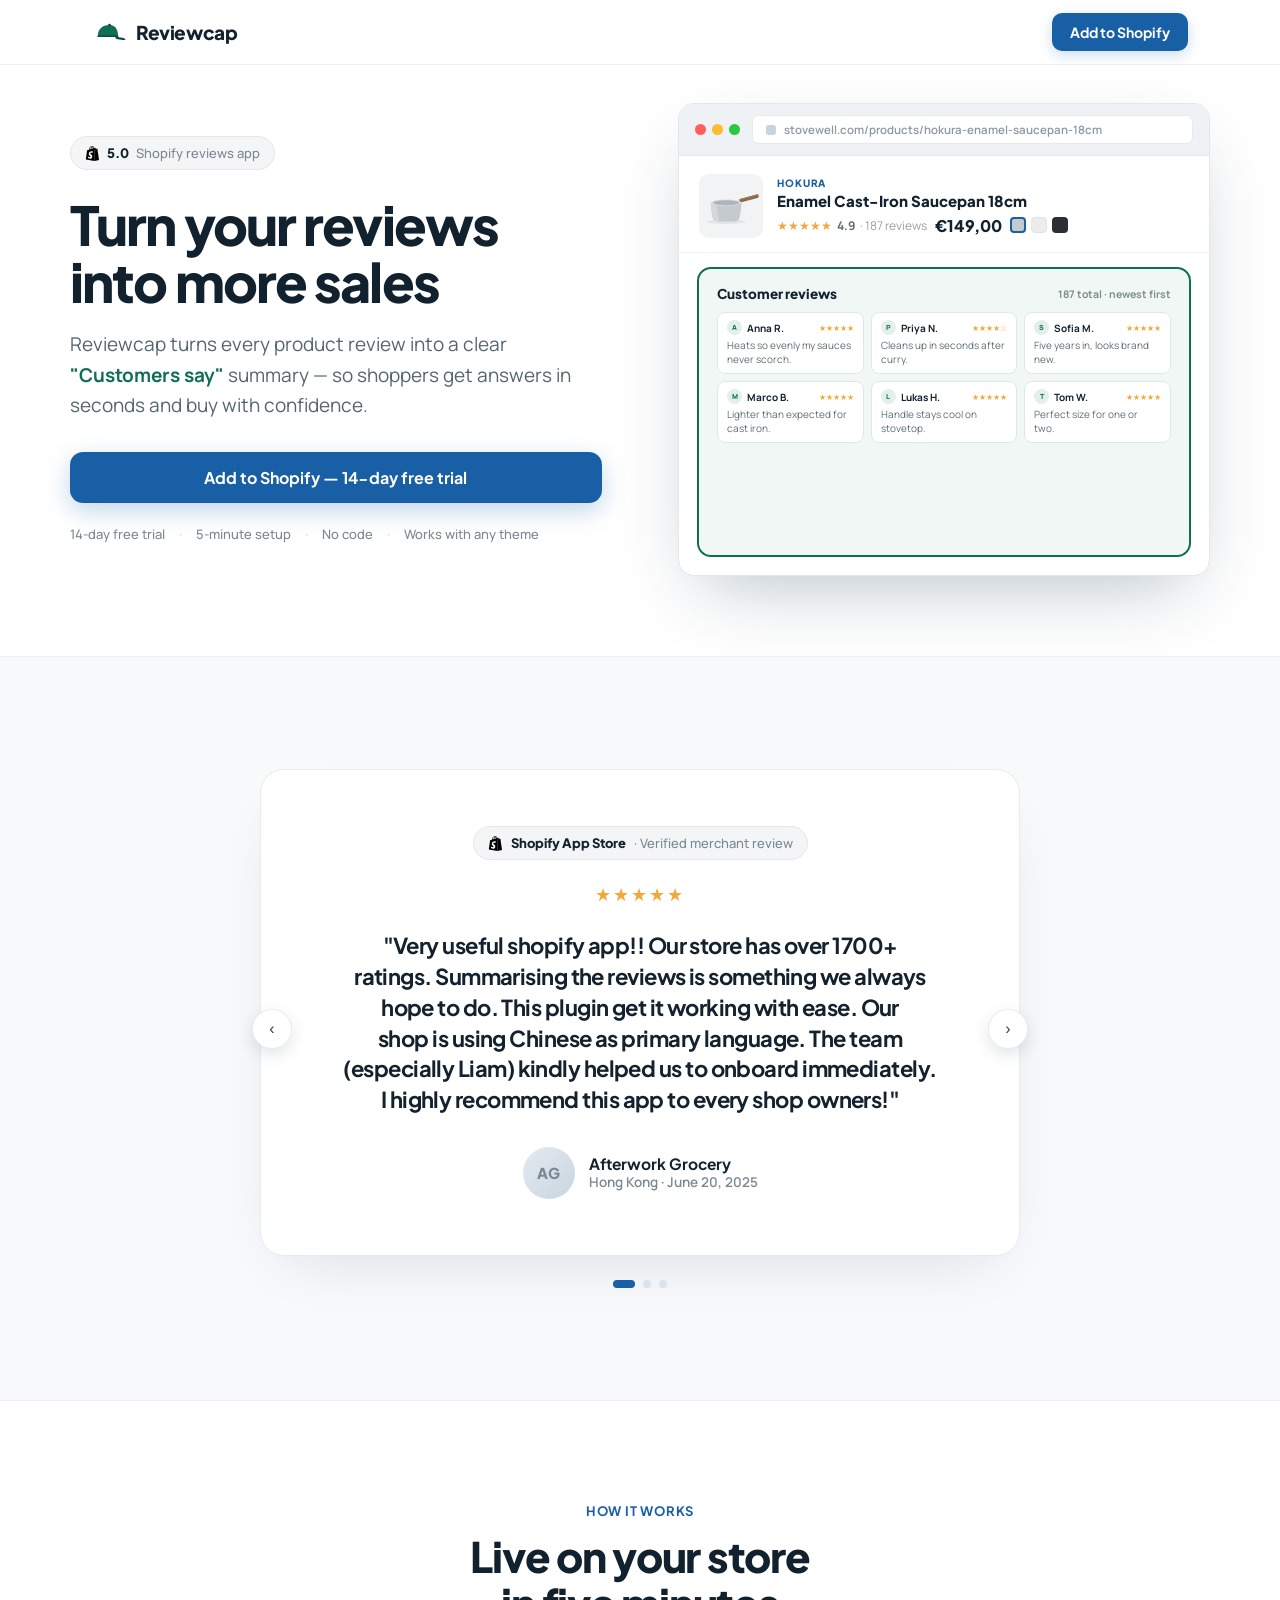
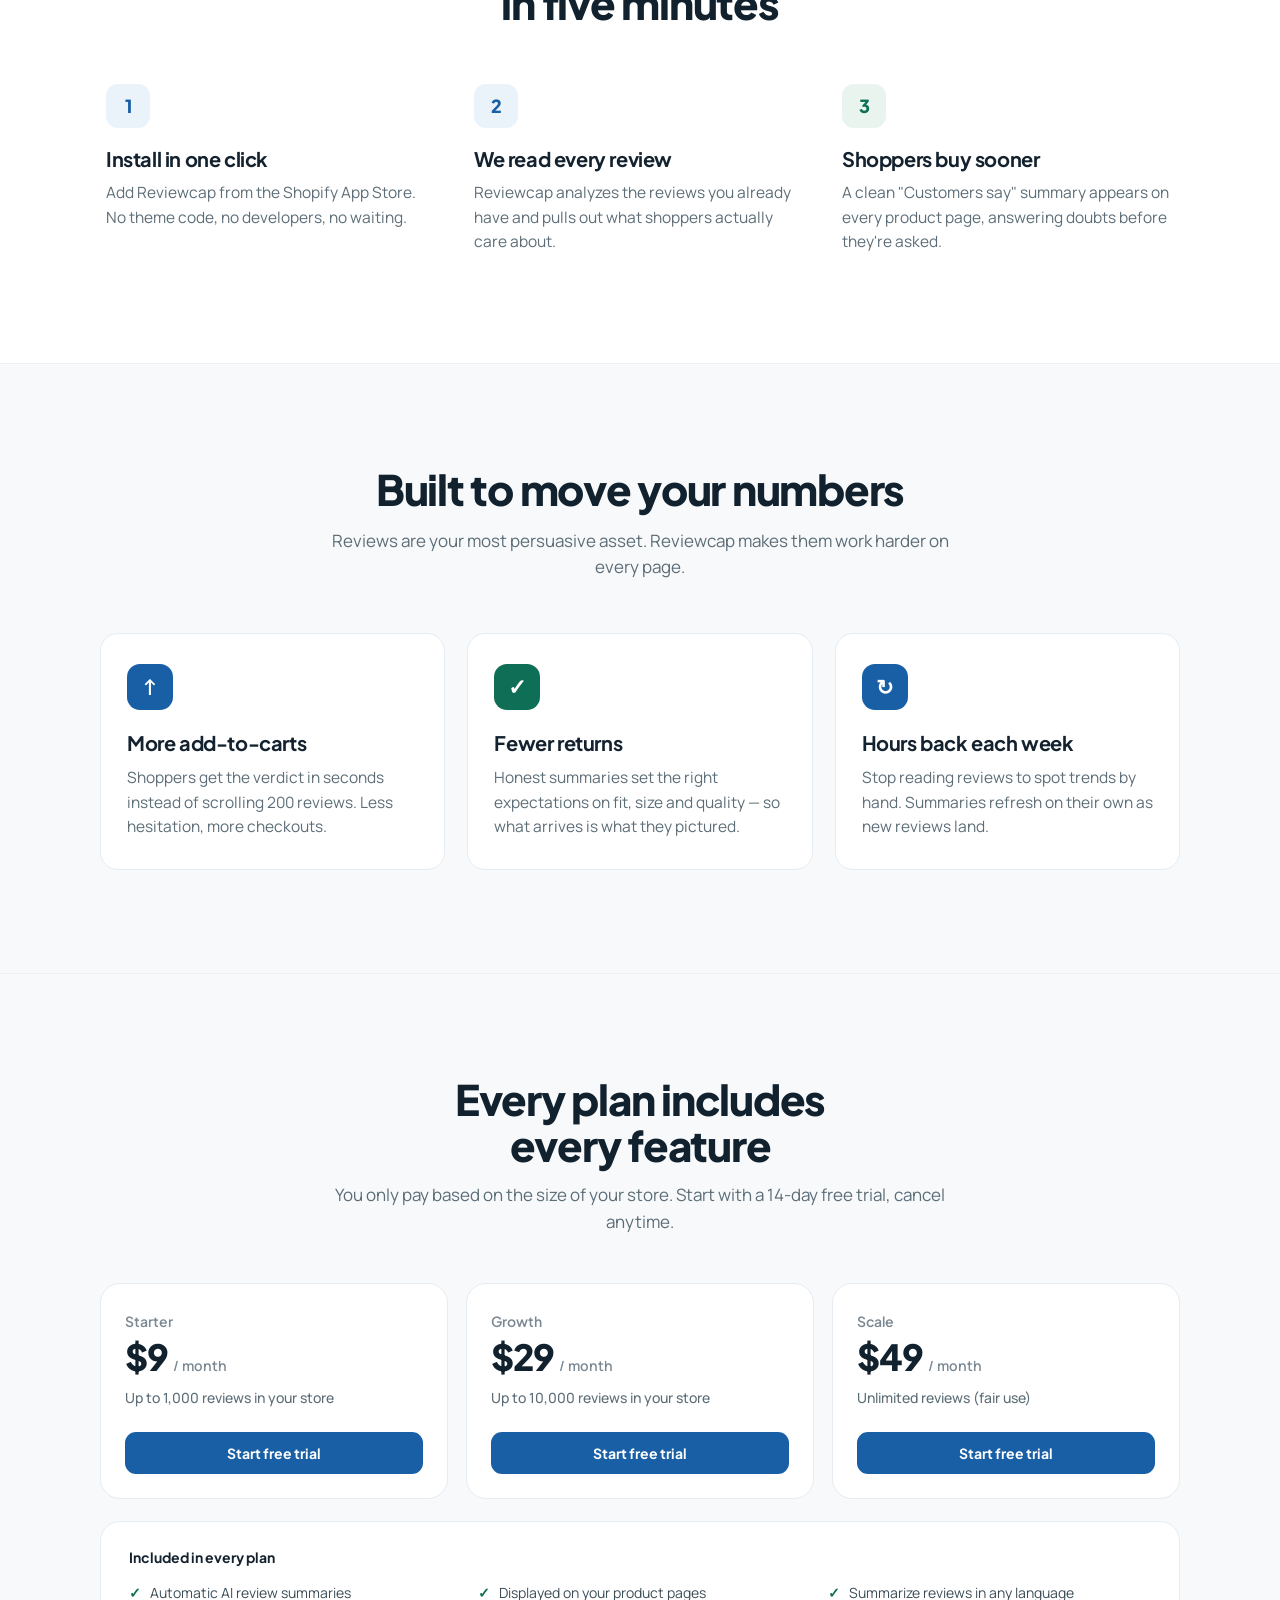
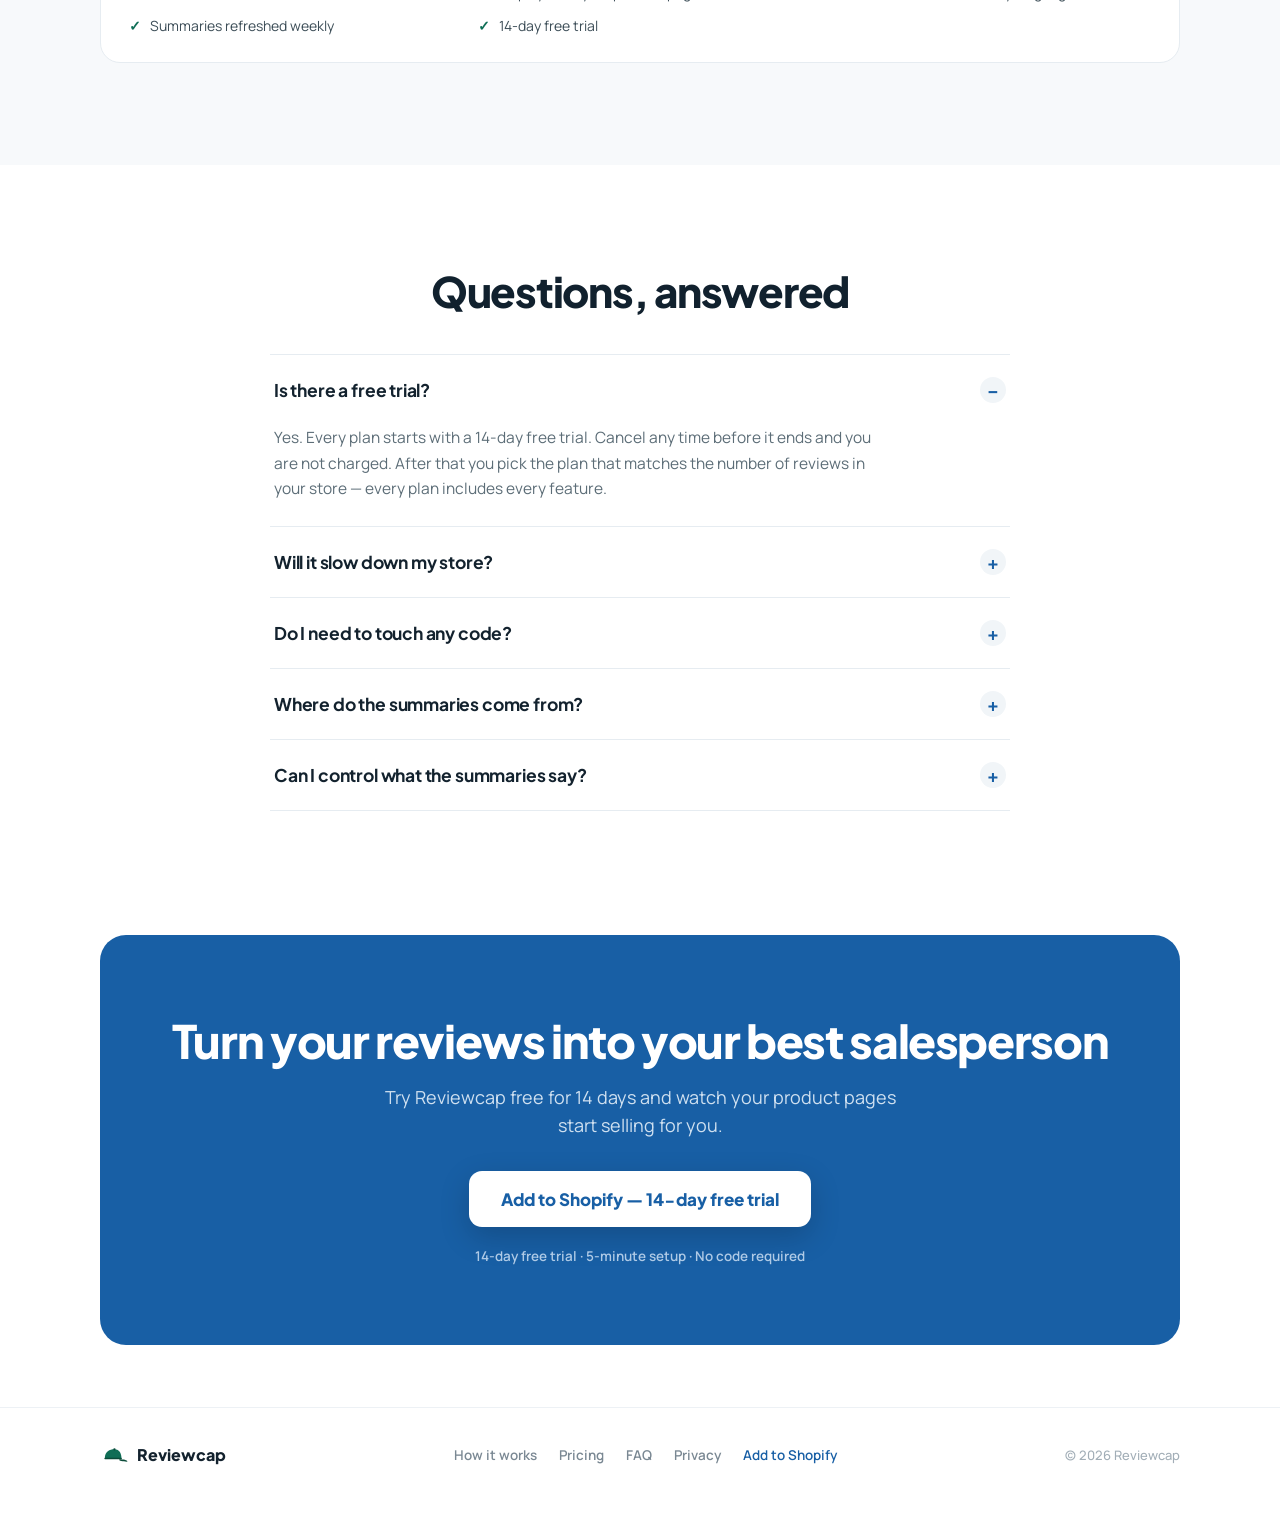
==== commit 21cf9c2d: "Update pricing to Starter/Growth/Scale, drop the free plan Replaces the four volume-tiered plans wit" ====
--- a/index.html
+++ b/index.html
@@ -43,7 +43,7 @@
         </svg>
         <span style="font-family:'Plus Jakarta Sans',sans-serif;font-weight:800;font-size:19px;color:#13222E;letter-spacing:-0.02em;">Reviewcap</span>
       </div>
-      <a href="https://apps.shopify.com/reviewcap-ai" target="_blank" rel="noopener" style="display:inline-flex;align-items:center;gap:8px;background:#185FA5;color:#fff;font-family:'Plus Jakarta Sans',sans-serif;font-weight:700;font-size:14px;padding:10px 18px;border-radius:10px;text-decoration:none;box-shadow:0 4px 14px rgba(24,95,165,0.22);">Add to Shopify</a>
+      <a href="https://apps.shopify.com/reviewcap-ai" target="_blank" rel="noopener" data-umami-event="cta-nav" style="display:inline-flex;align-items:center;gap:8px;background:#185FA5;color:#fff;font-family:'Plus Jakarta Sans',sans-serif;font-weight:700;font-size:14px;padding:10px 18px;border-radius:10px;text-decoration:none;box-shadow:0 4px 14px rgba(24,95,165,0.22);">Add to Shopify</a>
     </div>
   </nav>
 
@@ -62,10 +62,10 @@
         <h1 style="font-family:'Plus Jakarta Sans',sans-serif;font-weight:800;font-size:clamp(38px,4.2vw,56px);line-height:1.05;letter-spacing:-0.035em;color:#11212E;margin:0 0 20px;text-wrap:balance;">Turn your reviews into more sales</h1>
         <p style="font-size:clamp(16px,1.8vw,19px);line-height:1.6;color:#54656F;margin:0 0 32px;text-wrap:pretty;">Reviewcap turns every product review into a clear <span style="color:#0F6E56;font-weight:700;">"Customers say"</span> summary — so shoppers get answers in seconds and buy with confidence.</p>
         <div style="margin-bottom:22px;">
-          <a href="https://apps.shopify.com/reviewcap-ai" target="_blank" rel="noopener" style="display:block;text-align:center;background:#185FA5;color:#fff;font-family:'Plus Jakarta Sans',sans-serif;font-weight:700;font-size:16px;padding:15px 26px;border-radius:13px;text-decoration:none;box-shadow:0 8px 24px rgba(24,95,165,0.26);">Add to Shopify — free to start</a>
+          <a href="https://apps.shopify.com/reviewcap-ai" target="_blank" rel="noopener" data-umami-event="cta-hero" style="display:block;text-align:center;background:#185FA5;color:#fff;font-family:'Plus Jakarta Sans',sans-serif;font-weight:700;font-size:16px;padding:15px 26px;border-radius:13px;text-decoration:none;box-shadow:0 8px 24px rgba(24,95,165,0.26);">Add to Shopify — 14-day free trial</a>
         </div>
         <div style="font-size:13px;color:#7A8893;font-weight:500;display:flex;flex-wrap:wrap;gap:5px 14px;">
-          <span>Free to install</span><span style="color:#CBD5DD;">·</span><span>5-minute setup</span><span style="color:#CBD5DD;">·</span><span>No code</span><span style="color:#CBD5DD;">·</span><span>Works with any theme</span>
+          <span>14-day free trial</span><span style="color:#CBD5DD;">·</span><span>5-minute setup</span><span style="color:#CBD5DD;">·</span><span>No code</span><span style="color:#CBD5DD;">·</span><span>Works with any theme</span>
         </div>
       </div>
 
@@ -231,70 +231,46 @@
 
   <!-- 6. PRICING -->
   <section id="pricing" style="background:#F7F9FB;padding:clamp(60px,8vw,104px) 22px;border-top:1px solid #EDF1F5;">
-    <div style="max-width:1200px;margin:0 auto;">
-      <div style="text-align:center;max-width:600px;margin:0 auto 48px;">
-        <h2 style="font-family:'Plus Jakarta Sans',sans-serif;font-weight:800;font-size:clamp(28px,4.2vw,42px);line-height:1.1;letter-spacing:-0.03em;color:#11212E;margin:0 0 14px;text-wrap:balance;">Start free. Upgrade only if you grow.</h2>
-        <p style="margin:0;font-size:17px;line-height:1.55;color:#5C6D77;">No credit card to install. Cancel anytime.</p>
-      </div>
-      <div style="display:grid;grid-template-columns:repeat(auto-fit,minmax(230px,1fr));gap:18px;align-items:start;">
-
-        <div style="position:relative;background:#fff;border:2px solid #185FA5;border-radius:20px;padding:28px 24px 24px;box-shadow:0 18px 44px -22px rgba(24,95,165,0.4);">
-          <div style="position:absolute;top:-13px;left:22px;background:#185FA5;color:#fff;font-family:'Plus Jakarta Sans',sans-serif;font-weight:800;font-size:11px;letter-spacing:0.05em;text-transform:uppercase;padding:5px 12px;border-radius:999px;white-space:nowrap;">Free forever</div>
-          <div style="font-family:'Plus Jakarta Sans',sans-serif;font-weight:600;font-size:14px;color:#7A8893;margin:6px 0 4px;">Start</div>
-          <div style="font-family:'Plus Jakarta Sans',sans-serif;font-weight:800;font-size:32px;color:#11212E;letter-spacing:-0.03em;margin-bottom:20px;">Free</div>
-          <a href="https://apps.shopify.com/reviewcap-ai" target="_blank" rel="noopener" style="display:block;text-align:center;background:#185FA5;color:#fff;font-family:'Plus Jakarta Sans',sans-serif;font-weight:700;font-size:14px;padding:12px;border-radius:11px;text-decoration:none;margin-bottom:20px;">Add to Shopify — free</a>
-          <div style="font-family:'Plus Jakarta Sans',sans-serif;font-weight:700;font-size:13px;color:#13222E;margin-bottom:12px;">Includes</div>
-          <div style="display:flex;flex-direction:column;gap:10px;">
-            <div style="display:flex;gap:9px;font-size:13.5px;color:#3C4D57;"><span style="color:#0F6E56;font-weight:800;flex:none;">✓</span>Up to 200 summarized reviews</div>
-            <div style="display:flex;gap:9px;font-size:13.5px;color:#3C4D57;"><span style="color:#0F6E56;font-weight:800;flex:none;">✓</span>Show summaries on your product page</div>
-            <div style="display:flex;gap:9px;font-size:13.5px;color:#3C4D57;"><span style="color:#0F6E56;font-weight:800;flex:none;">✓</span>Automatic AI review summaries</div>
-          </div>
-        </div>
+    <div style="max-width:1080px;margin:0 auto;">
+      <div style="text-align:center;max-width:620px;margin:0 auto 48px;">
+        <h2 style="font-family:'Plus Jakarta Sans',sans-serif;font-weight:800;font-size:clamp(28px,4.2vw,42px);line-height:1.1;letter-spacing:-0.03em;color:#11212E;margin:0 0 14px;text-wrap:balance;">Every plan includes every feature</h2>
+        <p style="margin:0;font-size:17px;line-height:1.55;color:#5C6D77;">You only pay based on the size of your store. Start with a 14-day free trial, cancel anytime.</p>
+      </div>
+
+      <div style="display:grid;grid-template-columns:repeat(auto-fit,minmax(240px,1fr));gap:18px;align-items:stretch;margin-bottom:22px;">
 
         <div style="background:#fff;border:1px solid #E6ECF1;border-radius:20px;padding:28px 24px 24px;display:flex;flex-direction:column;">
-          <div style="font-family:'Plus Jakarta Sans',sans-serif;font-weight:600;font-size:14px;color:#7A8893;margin-bottom:4px;">Emerging</div>
-          <div style="display:flex;align-items:baseline;gap:5px;margin-bottom:4px;"><span style="font-family:'Plus Jakarta Sans',sans-serif;font-weight:800;font-size:36px;color:#11212E;letter-spacing:-0.03em;">$5</span><span style="font-size:14px;color:#7A8893;font-weight:600;">/ month</span></div>
-          <div style="font-size:12.5px;color:#7A8893;font-weight:500;margin-bottom:20px;">$0.01 per additional summarized review</div>
-          <a href="https://apps.shopify.com/reviewcap-ai" target="_blank" rel="noopener" style="display:block;text-align:center;background:#fff;color:#185FA5;font-family:'Plus Jakarta Sans',sans-serif;font-weight:700;font-size:14px;padding:12px;border-radius:11px;text-decoration:none;border:1.5px solid #D9E4EE;margin-bottom:20px;">Choose Emerging</a>
-          <div style="font-family:'Plus Jakarta Sans',sans-serif;font-weight:700;font-size:13px;color:#13222E;margin-bottom:12px;">Includes</div>
-          <div style="display:flex;flex-direction:column;gap:10px;flex:1;">
-            <div style="display:flex;gap:9px;font-size:13.5px;color:#3C4D57;"><span style="color:#0F6E56;font-weight:800;flex:none;">✓</span>Up to 800 summarized reviews</div>
-            <div style="display:flex;gap:9px;font-size:13.5px;color:#3C4D57;"><span style="color:#0F6E56;font-weight:800;flex:none;">✓</span>Summarize reviews monthly</div>
-            <div style="display:flex;gap:9px;font-size:13.5px;color:#3C4D57;"><span style="color:#0F6E56;font-weight:800;flex:none;">✓</span>Summarize reviews in any language</div>
-          </div>
-          <div style="margin-top:20px;padding-top:16px;border-top:1px solid #EDF1F5;font-size:12.5px;color:#7A8893;font-weight:600;">7-day free trial</div>
+          <div style="font-family:'Plus Jakarta Sans',sans-serif;font-weight:600;font-size:14px;color:#7A8893;margin-bottom:4px;">Starter</div>
+          <div style="display:flex;align-items:baseline;gap:5px;margin-bottom:8px;"><span style="font-family:'Plus Jakarta Sans',sans-serif;font-weight:800;font-size:36px;color:#11212E;letter-spacing:-0.03em;">$9</span><span style="font-size:14px;color:#7A8893;font-weight:600;">/ month</span></div>
+          <div style="font-size:14px;line-height:1.5;color:#5C6D77;font-weight:500;margin-bottom:24px;flex:1;">Up to 1,000 reviews in your store</div>
+          <a href="https://apps.shopify.com/reviewcap-ai" target="_blank" rel="noopener" data-umami-event="plan-starter" style="display:block;text-align:center;background:#185FA5;color:#fff;font-family:'Plus Jakarta Sans',sans-serif;font-weight:700;font-size:14px;padding:12px;border-radius:11px;text-decoration:none;">Start free trial</a>
         </div>
 
         <div style="background:#fff;border:1px solid #E6ECF1;border-radius:20px;padding:28px 24px 24px;display:flex;flex-direction:column;">
           <div style="font-family:'Plus Jakarta Sans',sans-serif;font-weight:600;font-size:14px;color:#7A8893;margin-bottom:4px;">Growth</div>
-          <div style="display:flex;align-items:baseline;gap:5px;margin-bottom:4px;"><span style="font-family:'Plus Jakarta Sans',sans-serif;font-weight:800;font-size:36px;color:#11212E;letter-spacing:-0.03em;">$10</span><span style="font-size:14px;color:#7A8893;font-weight:600;">/ month</span></div>
-          <div style="font-size:12.5px;color:#7A8893;font-weight:500;margin-bottom:20px;">$0.006 per additional summarized review</div>
-          <a href="https://apps.shopify.com/reviewcap-ai" target="_blank" rel="noopener" style="display:block;text-align:center;background:#fff;color:#185FA5;font-family:'Plus Jakarta Sans',sans-serif;font-weight:700;font-size:14px;padding:12px;border-radius:11px;text-decoration:none;border:1.5px solid #D9E4EE;margin-bottom:20px;">Choose Growth</a>
-          <div style="font-family:'Plus Jakarta Sans',sans-serif;font-weight:700;font-size:13px;color:#13222E;margin-bottom:12px;">Includes</div>
-          <div style="display:flex;flex-direction:column;gap:10px;flex:1;">
-            <div style="display:flex;gap:9px;font-size:13.5px;color:#3C4D57;"><span style="color:#0F6E56;font-weight:800;flex:none;">✓</span>Up to 4000 summarized reviews</div>
-            <div style="display:flex;gap:9px;font-size:13.5px;color:#3C4D57;"><span style="color:#0F6E56;font-weight:800;flex:none;">✓</span>Summarize reviews weekly or monthly</div>
-            <div style="display:flex;gap:9px;font-size:13.5px;color:#3C4D57;"><span style="color:#0F6E56;font-weight:800;flex:none;">✓</span>Summarize reviews in any language</div>
-            <div style="display:flex;gap:9px;font-size:13.5px;color:#3C4D57;"><span style="color:#0F6E56;font-weight:800;flex:none;">✓</span>Answer customer questions from reviews</div>
-          </div>
-          <div style="margin-top:20px;padding-top:16px;border-top:1px solid #EDF1F5;font-size:12.5px;color:#7A8893;font-weight:600;">7-day free trial</div>
+          <div style="display:flex;align-items:baseline;gap:5px;margin-bottom:8px;"><span style="font-family:'Plus Jakarta Sans',sans-serif;font-weight:800;font-size:36px;color:#11212E;letter-spacing:-0.03em;">$29</span><span style="font-size:14px;color:#7A8893;font-weight:600;">/ month</span></div>
+          <div style="font-size:14px;line-height:1.5;color:#5C6D77;font-weight:500;margin-bottom:24px;flex:1;">Up to 10,000 reviews in your store</div>
+          <a href="https://apps.shopify.com/reviewcap-ai" target="_blank" rel="noopener" data-umami-event="plan-growth" style="display:block;text-align:center;background:#185FA5;color:#fff;font-family:'Plus Jakarta Sans',sans-serif;font-weight:700;font-size:14px;padding:12px;border-radius:11px;text-decoration:none;">Start free trial</a>
         </div>
 
         <div style="background:#fff;border:1px solid #E6ECF1;border-radius:20px;padding:28px 24px 24px;display:flex;flex-direction:column;">
-          <div style="font-family:'Plus Jakarta Sans',sans-serif;font-weight:600;font-size:14px;color:#7A8893;margin-bottom:4px;">Established</div>
-          <div style="display:flex;align-items:baseline;gap:5px;margin-bottom:4px;"><span style="font-family:'Plus Jakarta Sans',sans-serif;font-weight:800;font-size:36px;color:#11212E;letter-spacing:-0.03em;">$25</span><span style="font-size:14px;color:#7A8893;font-weight:600;">/ month</span></div>
-          <div style="font-size:12.5px;color:#7A8893;font-weight:500;margin-bottom:20px;">$0.004 per additional summarized review</div>
-          <a href="https://apps.shopify.com/reviewcap-ai" target="_blank" rel="noopener" style="display:block;text-align:center;background:#fff;color:#185FA5;font-family:'Plus Jakarta Sans',sans-serif;font-weight:700;font-size:14px;padding:12px;border-radius:11px;text-decoration:none;border:1.5px solid #D9E4EE;margin-bottom:20px;">Choose Established</a>
-          <div style="font-family:'Plus Jakarta Sans',sans-serif;font-weight:700;font-size:13px;color:#13222E;margin-bottom:12px;">Includes</div>
-          <div style="display:flex;flex-direction:column;gap:10px;flex:1;">
-            <div style="display:flex;gap:9px;font-size:13.5px;color:#3C4D57;"><span style="color:#0F6E56;font-weight:800;flex:none;">✓</span>Up to 12000 summarized reviews</div>
-            <div style="display:flex;gap:9px;font-size:13.5px;color:#3C4D57;"><span style="color:#0F6E56;font-weight:800;flex:none;">✓</span>Summarize reviews daily, weekly, monthly</div>
-            <div style="display:flex;gap:9px;font-size:13.5px;color:#3C4D57;"><span style="color:#0F6E56;font-weight:800;flex:none;">✓</span>Summarize reviews in any language</div>
-            <div style="display:flex;gap:9px;font-size:13.5px;color:#3C4D57;"><span style="color:#0F6E56;font-weight:800;flex:none;">✓</span>Answer customer questions from reviews</div>
-          </div>
-          <div style="margin-top:20px;padding-top:16px;border-top:1px solid #EDF1F5;font-size:12.5px;color:#7A8893;font-weight:600;">7-day free trial</div>
-        </div>
-
+          <div style="font-family:'Plus Jakarta Sans',sans-serif;font-weight:600;font-size:14px;color:#7A8893;margin-bottom:4px;">Scale</div>
+          <div style="display:flex;align-items:baseline;gap:5px;margin-bottom:8px;"><span style="font-family:'Plus Jakarta Sans',sans-serif;font-weight:800;font-size:36px;color:#11212E;letter-spacing:-0.03em;">$49</span><span style="font-size:14px;color:#7A8893;font-weight:600;">/ month</span></div>
+          <div style="font-size:14px;line-height:1.5;color:#5C6D77;font-weight:500;margin-bottom:24px;flex:1;">Unlimited reviews (fair use)</div>
+          <a href="https://apps.shopify.com/reviewcap-ai" target="_blank" rel="noopener" data-umami-event="plan-scale" style="display:block;text-align:center;background:#185FA5;color:#fff;font-family:'Plus Jakarta Sans',sans-serif;font-weight:700;font-size:14px;padding:12px;border-radius:11px;text-decoration:none;">Start free trial</a>
+        </div>
+
+      </div>
+
+      <div style="background:#fff;border:1px solid #E6ECF1;border-radius:20px;padding:26px 28px;">
+        <div style="font-family:'Plus Jakarta Sans',sans-serif;font-weight:700;font-size:14px;color:#13222E;margin-bottom:16px;">Included in every plan</div>
+        <div style="display:grid;grid-template-columns:repeat(auto-fit,minmax(250px,1fr));gap:12px 26px;">
+            <div style="display:flex;gap:9px;font-size:14px;line-height:1.5;color:#3C4D57;"><span style="color:#0F6E56;font-weight:800;flex:none;">✓</span>Automatic AI review summaries</div>
+            <div style="display:flex;gap:9px;font-size:14px;line-height:1.5;color:#3C4D57;"><span style="color:#0F6E56;font-weight:800;flex:none;">✓</span>Displayed on your product pages</div>
+            <div style="display:flex;gap:9px;font-size:14px;line-height:1.5;color:#3C4D57;"><span style="color:#0F6E56;font-weight:800;flex:none;">✓</span>Summarize reviews in any language</div>
+            <div style="display:flex;gap:9px;font-size:14px;line-height:1.5;color:#3C4D57;"><span style="color:#0F6E56;font-weight:800;flex:none;">✓</span>Summaries refreshed weekly</div>
+            <div style="display:flex;gap:9px;font-size:14px;line-height:1.5;color:#3C4D57;"><span style="color:#0F6E56;font-weight:800;flex:none;">✓</span>14-day free trial</div>
+        </div>
       </div>
     </div>
   </section>
@@ -311,9 +287,9 @@
   <section style="padding:22px;">
     <div style="max-width:1080px;margin:0 auto;background:#185FA5;border-radius:26px;padding:clamp(48px,7vw,80px) 28px;text-align:center;">
       <h2 style="font-family:'Plus Jakarta Sans',sans-serif;font-weight:800;font-size:clamp(28px,4.4vw,46px);line-height:1.1;letter-spacing:-0.03em;color:#fff;margin:0 0 18px;text-wrap:balance;">Turn your reviews into your best salesperson</h2>
-      <p style="margin:0 auto 32px;font-size:18px;line-height:1.55;color:#CFE0F0;max-width:520px;">Install Reviewcap free and watch your product pages start selling for you.</p>
-      <a href="https://apps.shopify.com/reviewcap-ai" target="_blank" rel="noopener" style="display:inline-flex;align-items:center;gap:10px;background:#fff;color:#185FA5;font-family:'Plus Jakarta Sans',sans-serif;font-weight:800;font-size:17px;padding:17px 32px;border-radius:13px;text-decoration:none;box-shadow:0 10px 30px rgba(0,0,0,0.18);">Add to Shopify — free to start</a>
-      <div style="margin-top:20px;font-size:13.5px;color:#AFCAE6;font-weight:600;">Free to install · 5-minute setup · No code required</div>
+      <p style="margin:0 auto 32px;font-size:18px;line-height:1.55;color:#CFE0F0;max-width:520px;">Try Reviewcap free for 14 days and watch your product pages start selling for you.</p>
+      <a href="https://apps.shopify.com/reviewcap-ai" target="_blank" rel="noopener" data-umami-event="cta-bottom" style="display:inline-flex;align-items:center;gap:10px;background:#fff;color:#185FA5;font-family:'Plus Jakarta Sans',sans-serif;font-weight:800;font-size:17px;padding:17px 32px;border-radius:13px;text-decoration:none;box-shadow:0 10px 30px rgba(0,0,0,0.18);">Add to Shopify — 14-day free trial</a>
+      <div style="margin-top:20px;font-size:13.5px;color:#AFCAE6;font-weight:600;">14-day free trial · 5-minute setup · No code required</div>
     </div>
   </section>
 
@@ -334,7 +310,7 @@
         <a href="#pricing" style="text-decoration:none;">Pricing</a>
         <a href="#faq" style="text-decoration:none;">FAQ</a>
         <a href="/privacy" style="text-decoration:none;">Privacy</a>
-        <a href="https://apps.shopify.com/reviewcap-ai" target="_blank" rel="noopener" style="text-decoration:none;color:#185FA5;">Add to Shopify</a>
+        <a href="https://apps.shopify.com/reviewcap-ai" target="_blank" rel="noopener" data-umami-event="cta-footer" style="text-decoration:none;color:#185FA5;">Add to Shopify</a>
       </div>
       <div style="font-size:13px;color:#A2AEB7;font-weight:500;">© 2026 Reviewcap</div>
     </div>
@@ -414,7 +390,7 @@
 
   // ---- FAQ accordion ----
   var FAQS = [
-    { q: 'Is it really free?', a: 'Yes. The Free plan covers up to 50 products with auto summaries and the storefront widget — no credit card required to install or to keep using it.' },
+    { q: 'Is there a free trial?', a: 'Yes. Every plan starts with a 14-day free trial. Cancel any time before it ends and you are not charged. After that you pick the plan that matches the number of reviews in your store — every plan includes every feature.' },
     { q: 'Will it slow down my store?', a: 'No. Summaries are pre-generated and loaded asynchronously, so the widget adds no meaningful weight to your page-load time.' },
     { q: 'Do I need to touch any code?', a: 'Never. Reviewcap installs as a Shopify app block, so you drop the "Customers say" widget onto any product page from the theme editor — works with every theme.' },
     { q: 'Where do the summaries come from?', a: 'From the real reviews you already collect. Reviewcap connects to Shopify Product Reviews, Judge.me, Loox and more, then summarizes only genuine customer feedback — never invented details.' },
@@ -479,5 +455,9 @@
   later(startDemo, 900);
 </script>
 
+<!-- Umami Analytics (EU region, cookieless). Served first-party via the /stats
+     rewrite in vercel.json so content blockers do not drop it. See /privacy -->
+<script defer src="/stats/script.js" data-website-id="f86b073d-2f4e-4fb4-ab42-20ee77f95818" data-host-url="/stats"></script>
+
 </body>
 </html>
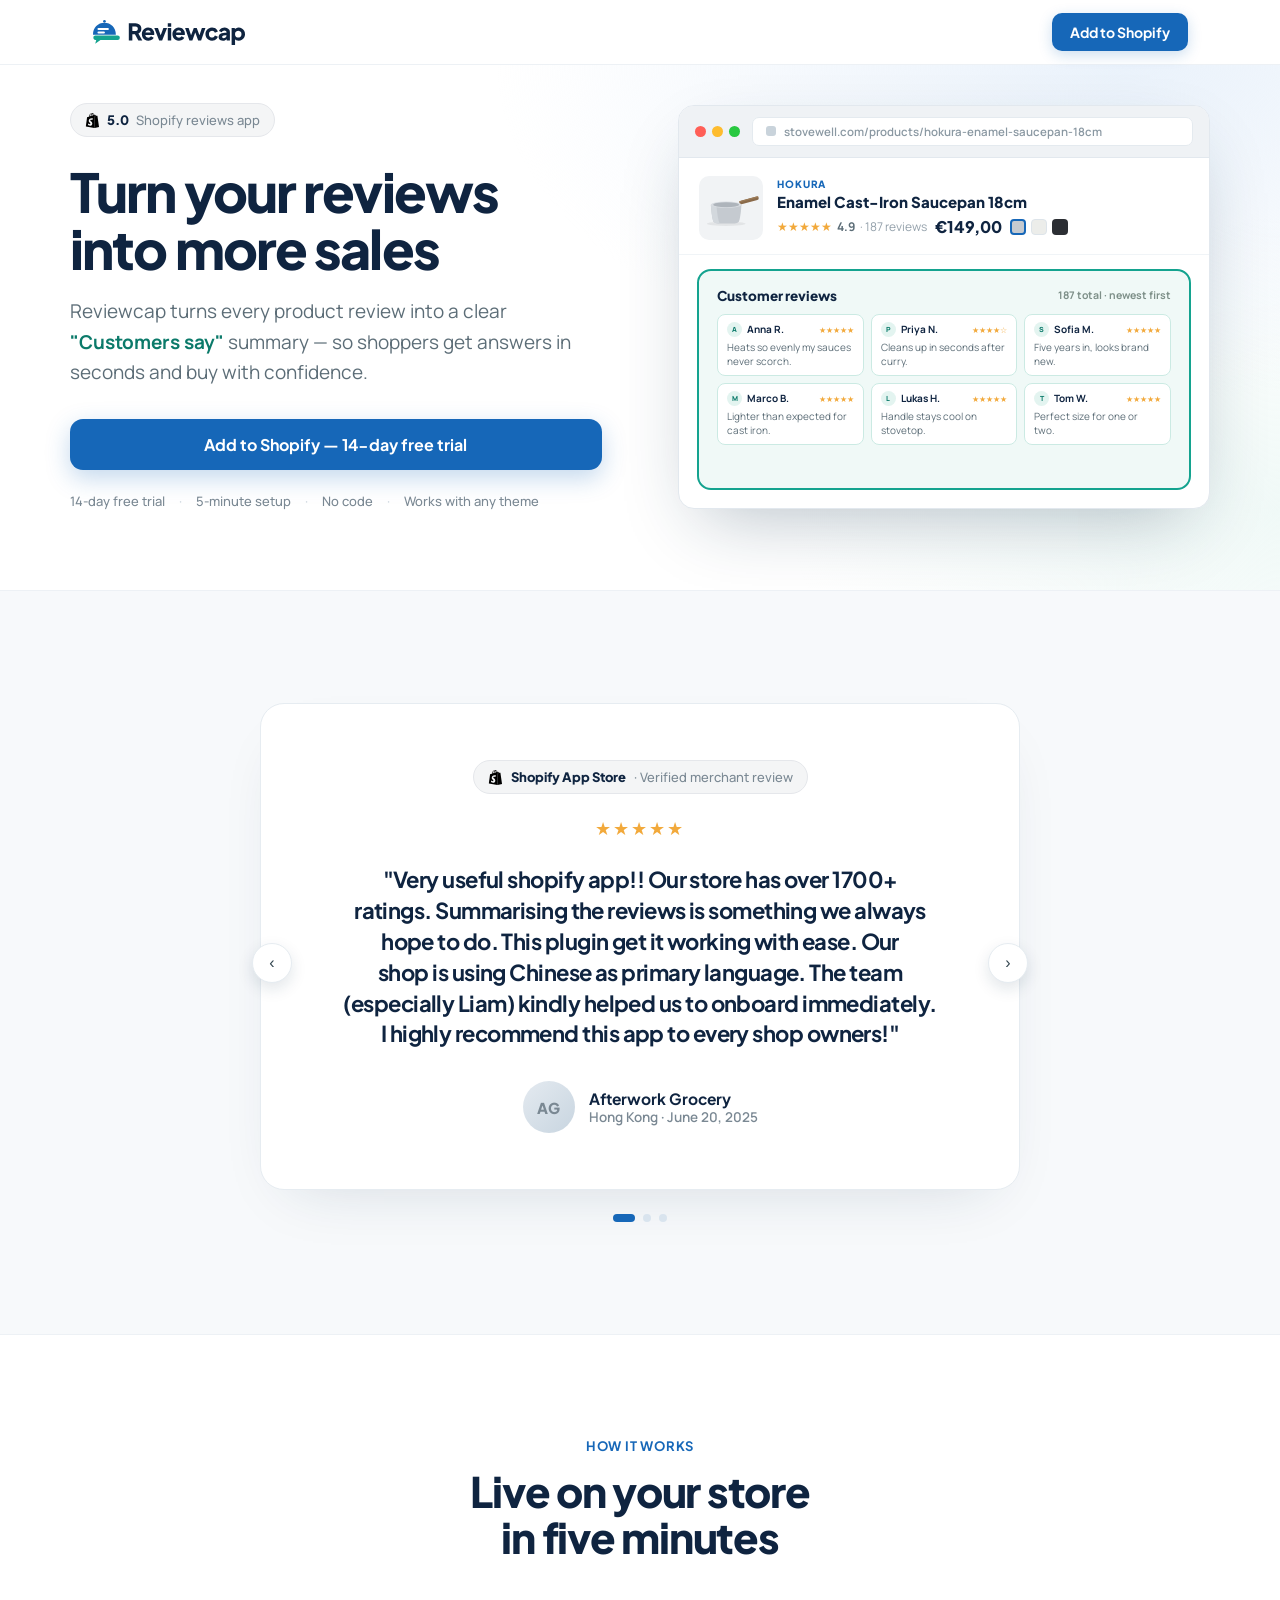
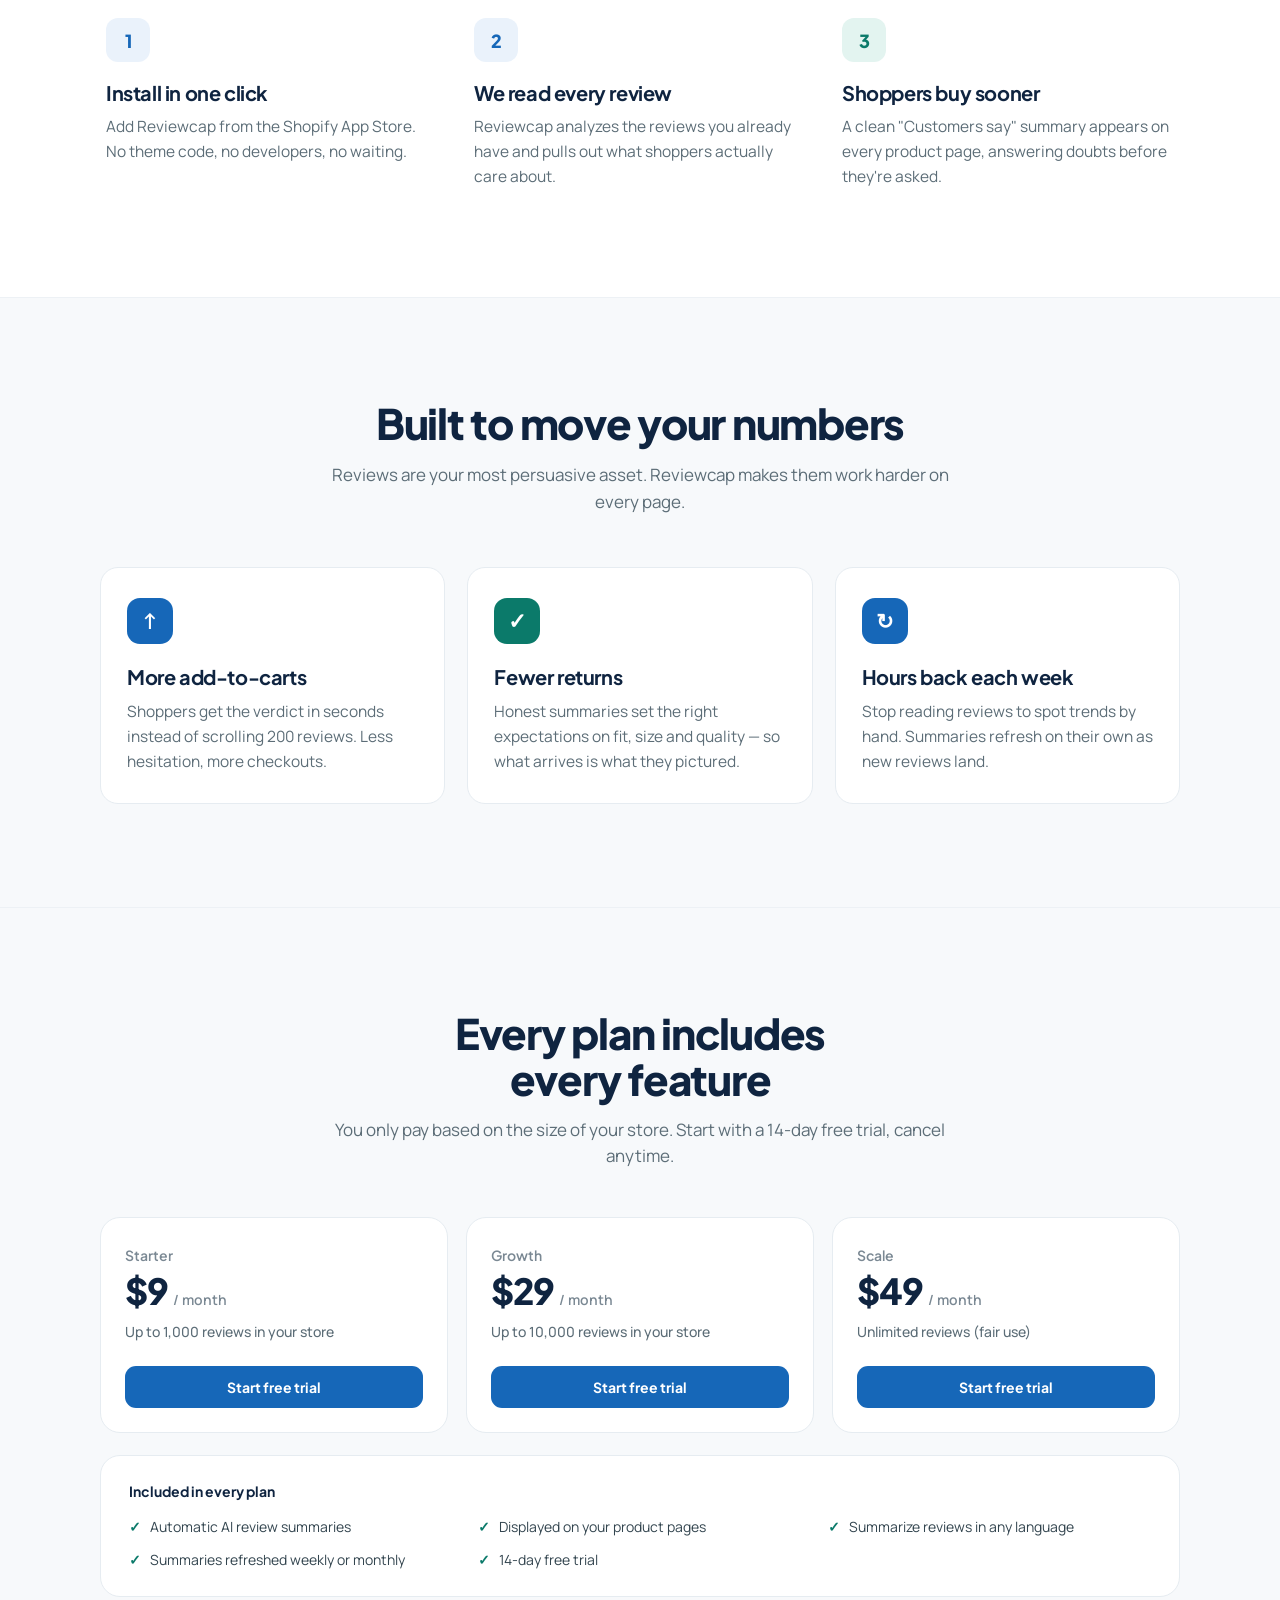
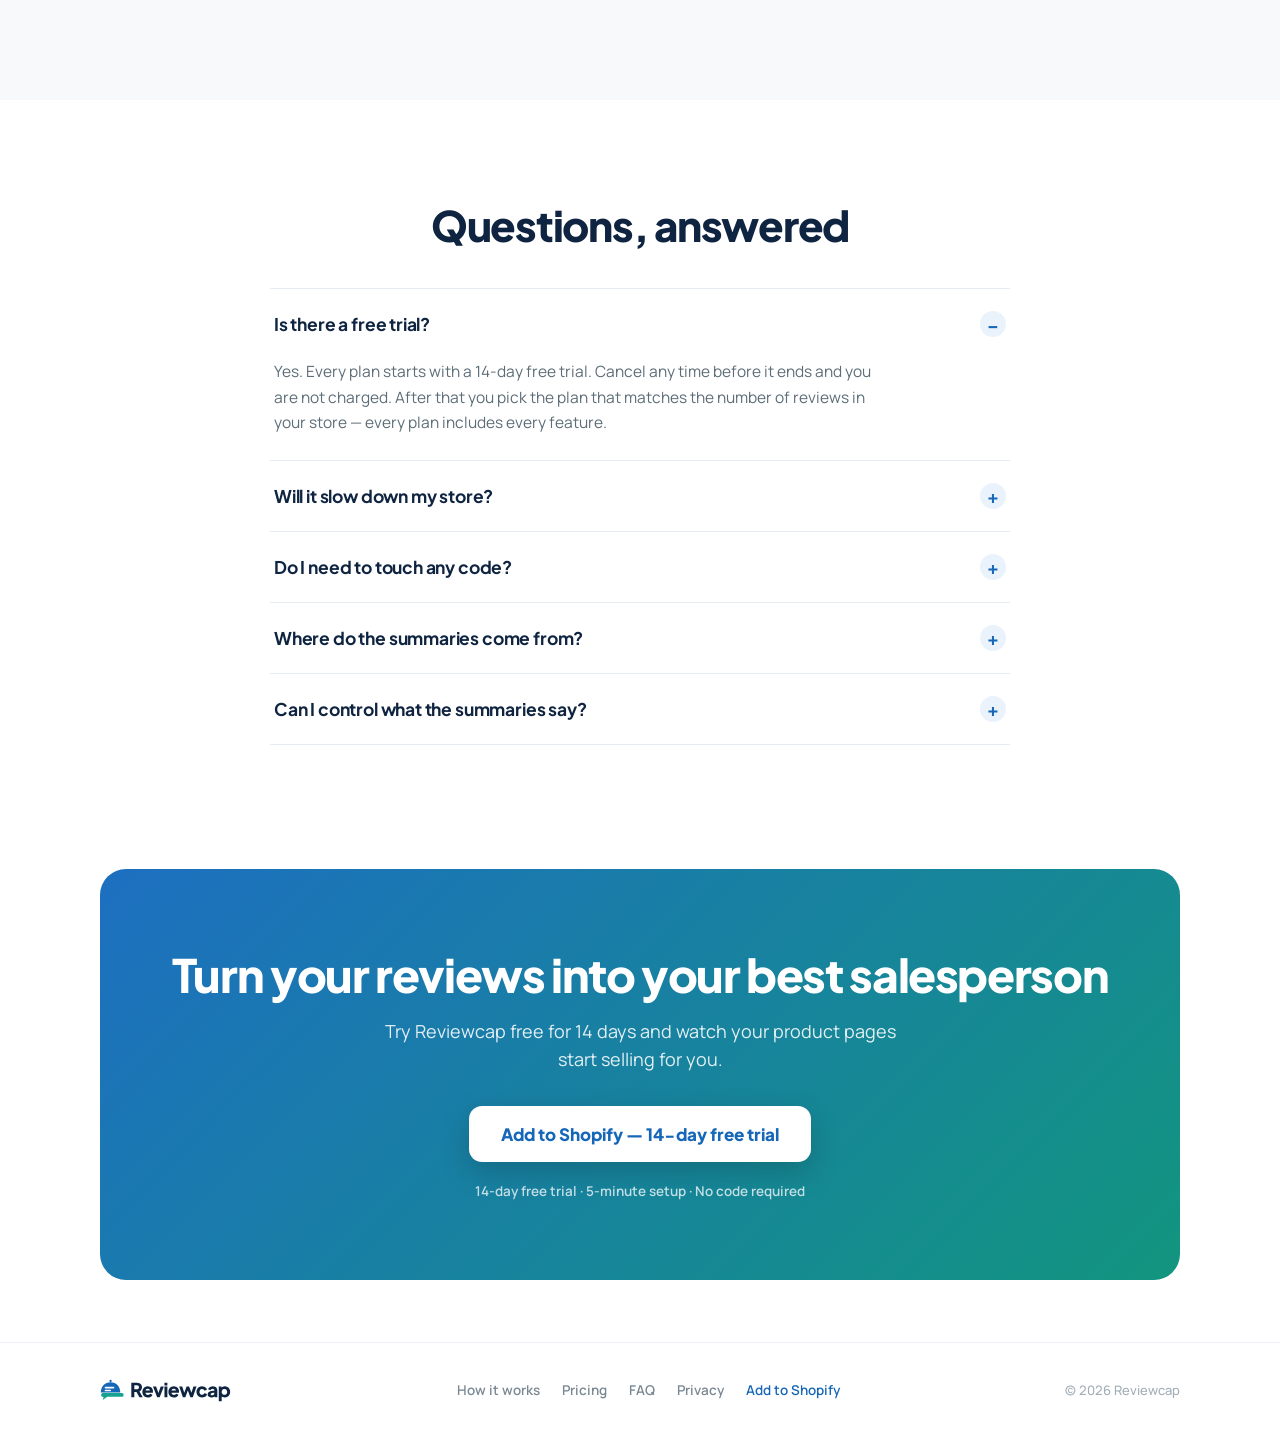
==== commit 2b2d134c: "Switch site to the new Reviewcap brand - Colors as CSS variables in assets/brand.css, new palette fr" ====
--- a/index.html
+++ b/index.html
@@ -16,14 +16,16 @@
 <meta name="twitter:title" content="Reviewcap — Turn your reviews into more sales">
 <meta name="twitter:description" content='Reviewcap turns every product review into a clear "Customers say" summary — so shoppers get answers in seconds and buy with confidence.'>
 <meta name="twitter:image" content="https://reviewcap.ai/og-image.png">
-<link rel="icon" type="image/svg+xml" href="[data-uri]">
+<link rel="icon" type="image/svg+xml" href="/assets/reviewcap-favicon.svg">
+<link rel="apple-touch-icon" href="/assets/apple-touch-icon.png">
 <link rel="preconnect" href="https://fonts.googleapis.com">
 <link rel="preconnect" href="https://fonts.gstatic.com" crossorigin>
 <link href="https://fonts.googleapis.com/css2?family=Plus+Jakarta+Sans:wght@500;600;700;800&family=Manrope:wght@400;500;600;700&display=swap" rel="stylesheet">
+<link rel="stylesheet" href="/assets/brand.css">
 <style>
   *{box-sizing:border-box;}
   html{scroll-behavior:smooth;}
-  body{margin:0;font-family:'Manrope',sans-serif;color:#33454F;background:#fff;-webkit-font-smoothing:antialiased;text-rendering:optimizeLegibility;}
+  body{margin:0;font-family:'Manrope',sans-serif;color:var(--text);background:#fff;-webkit-font-smoothing:antialiased;text-rendering:optimizeLegibility;}
   a{color:inherit;}
 </style>
 </head>
@@ -32,39 +34,33 @@
 <div style="background:#fff;overflow:hidden;">
 
   <!-- NAV -->
-  <nav style="position:sticky;top:0;z-index:50;background:rgba(255,255,255,0.82);backdrop-filter:blur(12px);border-bottom:1px solid #EDF1F5;">
+  <nav style="position:sticky;top:0;z-index:50;background:rgba(255,255,255,0.82);backdrop-filter:blur(12px);border-bottom:1px solid var(--line-soft);">
     <div style="max-width:1140px;margin:0 auto;padding:13px 22px;display:flex;align-items:center;justify-content:space-between;gap:16px;">
       <div style="display:flex;align-items:center;gap:10px;">
-        <svg width="34" height="24" viewBox="0 0 64 44" fill="none" style="display:block;flex:none;">
-          <path d="M11 30 C11 14 22 9 33 9 C45 9 49 19 49 30 Z" fill="#0F6E56"/>
-          <rect x="10" y="28.5" width="40" height="3" rx="1.5" fill="#0A4B39"/>
-          <path d="M44 31.5 C54 31.5 62 33.5 63 36.5 C62.2 38 56 37 48.5 35.8 C45 35.2 44 33.5 44 31.5 Z" fill="#0A4B39"/>
-          <circle cx="33" cy="9" r="2.6" fill="#0A4B39"/>
-        </svg>
-        <span style="font-family:'Plus Jakarta Sans',sans-serif;font-weight:800;font-size:19px;color:#13222E;letter-spacing:-0.02em;">Reviewcap</span>
-      </div>
-      <a href="https://apps.shopify.com/reviewcap-ai" target="_blank" rel="noopener" data-umami-event="cta-nav" style="display:inline-flex;align-items:center;gap:8px;background:#185FA5;color:#fff;font-family:'Plus Jakarta Sans',sans-serif;font-weight:700;font-size:14px;padding:10px 18px;border-radius:10px;text-decoration:none;box-shadow:0 4px 14px rgba(24,95,165,0.22);">Add to Shopify</a>
+        <img src="/assets/reviewcap-logo-horizontal-color.svg" alt="Reviewcap" width="154" height="27" style="display:block;height:27px;width:auto;">
+      </div>
+      <a href="https://apps.shopify.com/reviewcap-ai" target="_blank" rel="noopener" data-umami-event="cta-nav" style="display:inline-flex;align-items:center;gap:8px;background:var(--primary);color:#fff;font-family:'Plus Jakarta Sans',sans-serif;font-weight:700;font-size:14px;padding:10px 18px;border-radius:10px;text-decoration:none;box-shadow:0 4px 14px rgba(22,103,184,0.22);">Add to Shopify</a>
     </div>
   </nav>
 
   <!-- 1. HERO -->
-  <header id="install" style="padding:clamp(24px,3vw,40px) 22px clamp(52px,7vw,80px);overflow:hidden;background:#fff;">
+  <header id="install" style="padding:clamp(24px,3vw,40px) 22px clamp(52px,7vw,80px);overflow:hidden;background:radial-gradient(900px 480px at 88% 0%,var(--primary-tint) 0%,rgba(234,242,251,0) 70%),radial-gradient(700px 420px at 100% 85%,var(--accent-wash) 0%,rgba(240,249,247,0) 70%),#fff;">
     <div style="max-width:1140px;margin:0 auto;display:grid;grid-template-columns:repeat(auto-fit,minmax(min(100%,420px),1fr));gap:clamp(44px,6vw,80px);align-items:center;">
 
       <div>
         <div style="display:flex;flex-wrap:wrap;align-items:center;gap:12px;margin-bottom:26px;">
           <div style="display:inline-flex;align-items:center;gap:7px;background:#F4F5F6;border:1px solid #E5E7EB;padding:7px 14px;border-radius:999px;">
             <svg viewBox="0 0 24 24" xmlns="http://www.w3.org/2000/svg" width="15" height="15" style="flex:none;" aria-hidden="true"><path d="M15.337 23.979l7.216-1.561s-2.604-17.613-2.625-17.73c-.018-.116-.114-.192-.211-.192s-1.929-.136-1.929-.136-1.275-1.274-1.439-1.411c-.045-.037-.075-.057-.121-.074l-.914 21.104h.023zM11.71 11.305s-.81-.424-1.774-.424c-1.447 0-1.504.906-1.504 1.141 0 1.232 3.24 1.715 3.24 4.629 0 2.295-1.44 3.76-3.406 3.76-2.354 0-3.54-1.465-3.54-1.465l.646-2.086s1.245 1.066 2.28 1.066c.675 0 .975-.545.975-.932 0-1.619-2.654-1.694-2.654-4.359-.034-2.237 1.571-4.416 4.827-4.416 1.257 0 1.875.361 1.875.361l-.945 2.715-.02.01zM11.17.83c.136 0 .271.038.405.135-.984.465-2.064 1.639-2.508 3.992-.656.213-1.293.405-1.889.578C7.697 3.75 8.951.84 11.17.84V.83zm1.235 2.949v.135c-.754.232-1.583.484-2.394.736.466-1.777 1.333-2.645 2.085-2.971.193.501.309 1.176.309 2.1zm.539-2.234c.694.074 1.141.867 1.429 1.755-.349.114-.735.231-1.158.366v-.252c0-.752-.096-1.371-.271-1.871v.002zm2.992 1.289c-.02 0-.06.021-.078.021s-.289.075-.714.21c-.423-1.233-1.176-2.37-2.508-2.37h-.115C12.135.209 11.669 0 11.265 0 8.159 0 6.675 3.877 6.21 5.846c-1.194.365-2.063.636-2.16.674-.675.213-.694.232-.772.87-.075.462-1.83 14.063-1.83 14.063L15.009 24l.927-21.166z"/></svg>
-            <span style="font-family:'Plus Jakarta Sans',sans-serif;font-weight:800;font-size:13px;color:#13222E;">5.0</span>
-            <span style="font-size:13px;color:#7A8893;font-weight:500;">Shopify reviews app</span>
+            <span style="font-family:'Plus Jakarta Sans',sans-serif;font-weight:800;font-size:13px;color:var(--ink);">5.0</span>
+            <span style="font-size:13px;color:var(--subtle);font-weight:500;">Shopify reviews app</span>
           </div>
         </div>
-        <h1 style="font-family:'Plus Jakarta Sans',sans-serif;font-weight:800;font-size:clamp(38px,4.2vw,56px);line-height:1.05;letter-spacing:-0.035em;color:#11212E;margin:0 0 20px;text-wrap:balance;">Turn your reviews into more sales</h1>
-        <p style="font-size:clamp(16px,1.8vw,19px);line-height:1.6;color:#54656F;margin:0 0 32px;text-wrap:pretty;">Reviewcap turns every product review into a clear <span style="color:#0F6E56;font-weight:700;">"Customers say"</span> summary — so shoppers get answers in seconds and buy with confidence.</p>
+        <h1 style="font-family:'Plus Jakarta Sans',sans-serif;font-weight:800;font-size:clamp(38px,4.2vw,56px);line-height:1.05;letter-spacing:-0.035em;color:var(--ink);margin:0 0 20px;text-wrap:balance;">Turn your reviews into more sales</h1>
+        <p style="font-size:clamp(16px,1.8vw,19px);line-height:1.6;color:var(--muted);margin:0 0 32px;text-wrap:pretty;">Reviewcap turns every product review into a clear <span style="color:var(--accent-ink);font-weight:700;">"Customers say"</span> summary — so shoppers get answers in seconds and buy with confidence.</p>
         <div style="margin-bottom:22px;">
-          <a href="https://apps.shopify.com/reviewcap-ai" target="_blank" rel="noopener" data-umami-event="cta-hero" style="display:block;text-align:center;background:#185FA5;color:#fff;font-family:'Plus Jakarta Sans',sans-serif;font-weight:700;font-size:16px;padding:15px 26px;border-radius:13px;text-decoration:none;box-shadow:0 8px 24px rgba(24,95,165,0.26);">Add to Shopify — 14-day free trial</a>
-        </div>
-        <div style="font-size:13px;color:#7A8893;font-weight:500;display:flex;flex-wrap:wrap;gap:5px 14px;">
+          <a href="https://apps.shopify.com/reviewcap-ai" target="_blank" rel="noopener" data-umami-event="cta-hero" style="display:block;text-align:center;background:var(--primary);color:#fff;font-family:'Plus Jakarta Sans',sans-serif;font-weight:700;font-size:16px;padding:15px 26px;border-radius:13px;text-decoration:none;box-shadow:0 8px 24px rgba(22,103,184,0.26);">Add to Shopify — 14-day free trial</a>
+        </div>
+        <div style="font-size:13px;color:var(--subtle);font-weight:500;display:flex;flex-wrap:wrap;gap:5px 14px;">
           <span>14-day free trial</span><span style="color:#CBD5DD;">·</span><span>5-minute setup</span><span style="color:#CBD5DD;">·</span><span>No code</span><span style="color:#CBD5DD;">·</span><span>Works with any theme</span>
         </div>
       </div>
@@ -89,17 +85,17 @@
               <svg width="58" height="58" viewBox="0 0 360 320" style="display:block;"><ellipse cx="150" cy="258" rx="120" ry="13" fill="#00000010"/><rect x="232" y="118" width="124" height="22" rx="11" transform="rotate(-15 232 129)" fill="#8A6A4A"/><rect x="232" y="118" width="124" height="8" rx="4" transform="rotate(-15 232 129)" fill="#9C7B58"/><path d="M55,140 C55,140 61,232 73,247 Q81,256 96,256 L204,256 Q219,256 227,247 C239,232 245,140 245,140 Z" fill="#C5CAD0"/><path d="M55,140 C55,140 61,232 73,247 Q81,256 96,256 L110,256 C100,238 92,180 90,140 Z" fill="#D3D8DD"/><ellipse cx="150" cy="140" rx="95" ry="20" fill="#D8DCE1"/><ellipse cx="150" cy="140" rx="80" ry="15" fill="#AEB4BB"/></svg>
             </div>
             <div style="flex:1;min-width:0;">
-              <div style="font-family:'Plus Jakarta Sans',sans-serif;font-weight:800;font-size:10px;letter-spacing:0.08em;text-transform:uppercase;color:#185FA5;margin-bottom:3px;">Hokura</div>
-              <div style="font-family:'Plus Jakarta Sans',sans-serif;font-weight:800;font-size:15px;color:#11212E;line-height:1.2;margin-bottom:5px;">Enamel Cast-Iron Saucepan 18cm</div>
+              <div style="font-family:'Plus Jakarta Sans',sans-serif;font-weight:800;font-size:10px;letter-spacing:0.08em;text-transform:uppercase;color:var(--primary);margin-bottom:3px;">Hokura</div>
+              <div style="font-family:'Plus Jakarta Sans',sans-serif;font-weight:800;font-size:15px;color:var(--ink);line-height:1.2;margin-bottom:5px;">Enamel Cast-Iron Saucepan 18cm</div>
               <div style="display:flex;align-items:center;gap:8px;flex-wrap:wrap;">
                 <div style="display:flex;align-items:center;gap:5px;">
                   <span style="color:#F2A93B;font-size:12px;">★★★★★</span>
-                  <span style="font-size:12px;color:#5C6D77;font-weight:700;">4.9</span>
+                  <span style="font-size:12px;color:var(--muted);font-weight:700;">4.9</span>
                   <span style="font-size:12px;color:#94A1AB;">· 187 reviews</span>
                 </div>
-                <span style="font-family:'Plus Jakarta Sans',sans-serif;font-weight:800;font-size:16px;color:#11212E;">€149,00</span>
+                <span style="font-family:'Plus Jakarta Sans',sans-serif;font-weight:800;font-size:16px;color:var(--ink);">€149,00</span>
                 <div style="display:flex;gap:5px;">
-                  <span style="width:16px;height:16px;border-radius:4px;background:#C5CAD0;border:2px solid #185FA5;display:block;"></span>
+                  <span style="width:16px;height:16px;border-radius:4px;background:#C5CAD0;border:2px solid var(--primary);display:block;"></span>
                   <span style="width:16px;height:16px;border-radius:4px;background:#ECEDEA;border:1px solid #DDE4EA;display:block;"></span>
                   <span style="width:16px;height:16px;border-radius:4px;background:#2B2E33;display:block;"></span>
                 </div>
@@ -108,51 +104,44 @@
           </div>
 
           <div style="padding:14px 18px 18px;">
-            <div style="background:#F1F7F4;border:2px solid #0F6E56;border-radius:14px;padding:16px 18px;">
+            <div style="background:var(--accent-wash);border:2px solid var(--accent);border-radius:14px;padding:16px 18px;">
               <div style="display:grid;">
 
                 <div id="revState" style="grid-area:1/1;transition:opacity .55s ease, filter .55s ease, transform .55s ease;">
                   <div style="display:flex;align-items:center;justify-content:space-between;margin-bottom:10px;">
-                    <span style="font-family:'Plus Jakarta Sans',sans-serif;font-weight:800;font-size:13.5px;color:#13222E;">Customer reviews</span>
+                    <span style="font-family:'Plus Jakarta Sans',sans-serif;font-weight:800;font-size:13.5px;color:var(--ink);">Customer reviews</span>
                     <span style="font-size:10.5px;color:#7E9089;font-weight:700;">187 total · newest first</span>
                   </div>
                   <div style="columns:130px 3;column-gap:7px;">
-                    <div style="background:#fff;border:1px solid #DCEAE3;border-radius:8px;padding:7px 9px;margin-bottom:7px;break-inside:avoid;"><div style="display:flex;align-items:center;gap:5px;margin-bottom:3px;"><span style="width:15px;height:15px;border-radius:50%;background:#E3EFEA;color:#0F6E56;font-size:7px;font-weight:800;display:flex;align-items:center;justify-content:center;">A</span><span style="font-size:10px;font-weight:700;color:#13222E;">Anna R.</span><span style="color:#F2A93B;font-size:8px;margin-left:auto;">★★★★★</span></div><div style="font-size:10px;line-height:1.4;color:#5C6D77;">Heats so evenly my sauces never scorch.</div></div>
-                    <div style="background:#fff;border:1px solid #DCEAE3;border-radius:8px;padding:7px 9px;margin-bottom:7px;break-inside:avoid;"><div style="display:flex;align-items:center;gap:5px;margin-bottom:3px;"><span style="width:15px;height:15px;border-radius:50%;background:#E3EFEA;color:#0F6E56;font-size:7px;font-weight:800;display:flex;align-items:center;justify-content:center;">M</span><span style="font-size:10px;font-weight:700;color:#13222E;">Marco B.</span><span style="color:#F2A93B;font-size:8px;margin-left:auto;">★★★★★</span></div><div style="font-size:10px;line-height:1.4;color:#5C6D77;">Lighter than expected for cast iron.</div></div>
-                    <div style="background:#fff;border:1px solid #DCEAE3;border-radius:8px;padding:7px 9px;margin-bottom:7px;break-inside:avoid;"><div style="display:flex;align-items:center;gap:5px;margin-bottom:3px;"><span style="width:15px;height:15px;border-radius:50%;background:#E3EFEA;color:#0F6E56;font-size:7px;font-weight:800;display:flex;align-items:center;justify-content:center;">P</span><span style="font-size:10px;font-weight:700;color:#13222E;">Priya N.</span><span style="color:#F2A93B;font-size:8px;margin-left:auto;">★★★★☆</span></div><div style="font-size:10px;line-height:1.4;color:#5C6D77;">Cleans up in seconds after curry.</div></div>
-                    <div style="background:#fff;border:1px solid #DCEAE3;border-radius:8px;padding:7px 9px;margin-bottom:7px;break-inside:avoid;"><div style="display:flex;align-items:center;gap:5px;margin-bottom:3px;"><span style="width:15px;height:15px;border-radius:50%;background:#E3EFEA;color:#0F6E56;font-size:7px;font-weight:800;display:flex;align-items:center;justify-content:center;">L</span><span style="font-size:10px;font-weight:700;color:#13222E;">Lukas H.</span><span style="color:#F2A93B;font-size:8px;margin-left:auto;">★★★★★</span></div><div style="font-size:10px;line-height:1.4;color:#5C6D77;">Handle stays cool on stovetop.</div></div>
-                    <div style="background:#fff;border:1px solid #DCEAE3;border-radius:8px;padding:7px 9px;margin-bottom:7px;break-inside:avoid;"><div style="display:flex;align-items:center;gap:5px;margin-bottom:3px;"><span style="width:15px;height:15px;border-radius:50%;background:#E3EFEA;color:#0F6E56;font-size:7px;font-weight:800;display:flex;align-items:center;justify-content:center;">S</span><span style="font-size:10px;font-weight:700;color:#13222E;">Sofia M.</span><span style="color:#F2A93B;font-size:8px;margin-left:auto;">★★★★★</span></div><div style="font-size:10px;line-height:1.4;color:#5C6D77;">Five years in, looks brand new.</div></div>
-                    <div style="background:#fff;border:1px solid #DCEAE3;border-radius:8px;padding:7px 9px;margin-bottom:7px;break-inside:avoid;"><div style="display:flex;align-items:center;gap:5px;margin-bottom:3px;"><span style="width:15px;height:15px;border-radius:50%;background:#E3EFEA;color:#0F6E56;font-size:7px;font-weight:800;display:flex;align-items:center;justify-content:center;">T</span><span style="font-size:10px;font-weight:700;color:#13222E;">Tom W.</span><span style="color:#F2A93B;font-size:8px;margin-left:auto;">★★★★★</span></div><div style="font-size:10px;line-height:1.4;color:#5C6D77;">Perfect size for one or two.</div></div>
+                    <div style="background:#fff;border:1px solid var(--accent-line);border-radius:8px;padding:7px 9px;margin-bottom:7px;break-inside:avoid;"><div style="display:flex;align-items:center;gap:5px;margin-bottom:3px;"><span style="width:15px;height:15px;border-radius:50%;background:var(--accent-tint);color:var(--accent-ink);font-size:7px;font-weight:800;display:flex;align-items:center;justify-content:center;">A</span><span style="font-size:10px;font-weight:700;color:var(--ink);">Anna R.</span><span style="color:#F2A93B;font-size:8px;margin-left:auto;">★★★★★</span></div><div style="font-size:10px;line-height:1.4;color:var(--muted);">Heats so evenly my sauces never scorch.</div></div>
+                    <div style="background:#fff;border:1px solid var(--accent-line);border-radius:8px;padding:7px 9px;margin-bottom:7px;break-inside:avoid;"><div style="display:flex;align-items:center;gap:5px;margin-bottom:3px;"><span style="width:15px;height:15px;border-radius:50%;background:var(--accent-tint);color:var(--accent-ink);font-size:7px;font-weight:800;display:flex;align-items:center;justify-content:center;">M</span><span style="font-size:10px;font-weight:700;color:var(--ink);">Marco B.</span><span style="color:#F2A93B;font-size:8px;margin-left:auto;">★★★★★</span></div><div style="font-size:10px;line-height:1.4;color:var(--muted);">Lighter than expected for cast iron.</div></div>
+                    <div style="background:#fff;border:1px solid var(--accent-line);border-radius:8px;padding:7px 9px;margin-bottom:7px;break-inside:avoid;"><div style="display:flex;align-items:center;gap:5px;margin-bottom:3px;"><span style="width:15px;height:15px;border-radius:50%;background:var(--accent-tint);color:var(--accent-ink);font-size:7px;font-weight:800;display:flex;align-items:center;justify-content:center;">P</span><span style="font-size:10px;font-weight:700;color:var(--ink);">Priya N.</span><span style="color:#F2A93B;font-size:8px;margin-left:auto;">★★★★☆</span></div><div style="font-size:10px;line-height:1.4;color:var(--muted);">Cleans up in seconds after curry.</div></div>
+                    <div style="background:#fff;border:1px solid var(--accent-line);border-radius:8px;padding:7px 9px;margin-bottom:7px;break-inside:avoid;"><div style="display:flex;align-items:center;gap:5px;margin-bottom:3px;"><span style="width:15px;height:15px;border-radius:50%;background:var(--accent-tint);color:var(--accent-ink);font-size:7px;font-weight:800;display:flex;align-items:center;justify-content:center;">L</span><span style="font-size:10px;font-weight:700;color:var(--ink);">Lukas H.</span><span style="color:#F2A93B;font-size:8px;margin-left:auto;">★★★★★</span></div><div style="font-size:10px;line-height:1.4;color:var(--muted);">Handle stays cool on stovetop.</div></div>
+                    <div style="background:#fff;border:1px solid var(--accent-line);border-radius:8px;padding:7px 9px;margin-bottom:7px;break-inside:avoid;"><div style="display:flex;align-items:center;gap:5px;margin-bottom:3px;"><span style="width:15px;height:15px;border-radius:50%;background:var(--accent-tint);color:var(--accent-ink);font-size:7px;font-weight:800;display:flex;align-items:center;justify-content:center;">S</span><span style="font-size:10px;font-weight:700;color:var(--ink);">Sofia M.</span><span style="color:#F2A93B;font-size:8px;margin-left:auto;">★★★★★</span></div><div style="font-size:10px;line-height:1.4;color:var(--muted);">Five years in, looks brand new.</div></div>
+                    <div style="background:#fff;border:1px solid var(--accent-line);border-radius:8px;padding:7px 9px;margin-bottom:7px;break-inside:avoid;"><div style="display:flex;align-items:center;gap:5px;margin-bottom:3px;"><span style="width:15px;height:15px;border-radius:50%;background:var(--accent-tint);color:var(--accent-ink);font-size:7px;font-weight:800;display:flex;align-items:center;justify-content:center;">T</span><span style="font-size:10px;font-weight:700;color:var(--ink);">Tom W.</span><span style="color:#F2A93B;font-size:8px;margin-left:auto;">★★★★★</span></div><div style="font-size:10px;line-height:1.4;color:var(--muted);">Perfect size for one or two.</div></div>
                   </div>
                 </div>
 
                 <div id="sumState" style="grid-area:1/1;transition:opacity .55s ease, transform .55s ease;opacity:0;transform:translateY(8px);pointer-events:none;">
                   <div style="display:flex;align-items:center;justify-content:space-between;gap:10px;margin-bottom:12px;">
                     <div style="display:flex;align-items:center;gap:7px;">
-                      <span style="color:#0F6E56;font-size:13px;">✦</span>
-                      <span style="font-family:'Plus Jakarta Sans',sans-serif;font-weight:800;font-size:14.5px;color:#0F6E56;">Customers say</span>
+                      <span style="color:var(--accent-ink);font-size:13px;">✦</span>
+                      <span style="font-family:'Plus Jakarta Sans',sans-serif;font-weight:800;font-size:14.5px;color:var(--accent-ink);">Customers say</span>
                     </div>
-                    <span style="display:inline-flex;align-items:center;gap:5px;background:#fff;border:1px solid #D7E8E0;border-radius:999px;padding:4px 9px;font-size:10.5px;font-weight:700;color:#0F6E56;">
-                      <svg width="13" height="9" viewBox="0 0 64 44" fill="none" style="display:block;flex:none;"><path d="M11 30 C11 14 22 9 33 9 C45 9 49 19 49 30 Z" fill="#0F6E56"/><rect x="10" y="28.5" width="40" height="3" rx="1.5" fill="#0A4B39"/><path d="M44 31.5 C54 31.5 62 33.5 63 36.5 C62.2 38 56 37 48.5 35.8 C45 35.2 44 33.5 44 31.5 Z" fill="#0A4B39"/><circle cx="33" cy="9" r="2.6" fill="#0A4B39"/></svg>
+                    <span style="display:inline-flex;align-items:center;gap:5px;background:#fff;border:1px solid var(--accent-line);border-radius:999px;padding:4px 9px;font-size:10.5px;font-weight:700;color:var(--accent-ink);">
+                      <svg width="13" height="11.6" viewBox="7 7.9 58 51.6" style="display:block;flex:none;" aria-hidden="true"><path fill="var(--primary)" fill-rule="evenodd" d="M9 39.5C9 25 19 15.5 32 15.5S55 25 55 39.5ZM20 26H39a2 2 0 0 1 0 4H20a2 2 0 0 1 0-4ZM20 33H31a2 2 0 0 1 0 4H20a2 2 0 0 1 0-4Z"/><path fill="var(--accent)" d="M13 41H58.5a4.5 4.5 0 0 1 0 9H24L13.5 57.5 15.5 50a4.5 4.5 0 0 1-2.5-9Z"/><circle fill="var(--primary)" cx="32" cy="12.6" r="2.7"/></svg>
                       by Reviewcap
                     </span>
                   </div>
                   <div style="display:flex;align-items:center;gap:10px;margin-bottom:12px;">
-                    <span style="font-family:'Plus Jakarta Sans',sans-serif;font-weight:800;font-size:30px;color:#13222E;line-height:1;">4.9</span>
+                    <span style="font-family:'Plus Jakarta Sans',sans-serif;font-weight:800;font-size:30px;color:var(--ink);line-height:1;">4.9</span>
                     <div>
                       <div style="color:#F2A93B;font-size:13px;letter-spacing:1px;">★★★★★</div>
-                      <div style="font-size:11px;color:#5C6D77;font-weight:600;margin-top:2px;">based on 187 reviews</div>
+                      <div style="font-size:11px;color:var(--muted);font-weight:600;margin-top:2px;">based on 187 reviews</div>
                     </div>
                   </div>
-                  <p id="demoSummary" style="margin:0 0 12px;font-size:13.5px;line-height:1.6;color:#2B3D47;min-height:4.8em;"></p>
-                  <div style="display:flex;flex-wrap:wrap;gap:6px;margin-bottom:12px;">
-                    <span class="dchip" data-i="1" style="opacity:0;transition:opacity .34s ease, transform .34s cubic-bezier(.34,1.56,.64,1);transform:translateY(7px) scale(.92);background:#fff;border:1px solid #D7E8E0;color:#0F6E56;font-size:11px;font-weight:700;padding:4px 10px;border-radius:999px;">Heats evenly · 41</span>
-                    <span class="dchip" data-i="2" style="opacity:0;transition:opacity .34s ease, transform .34s cubic-bezier(.34,1.56,.64,1);transform:translateY(7px) scale(.92);background:#fff;border:1px solid #D7E8E0;color:#0F6E56;font-size:11px;font-weight:700;padding:4px 10px;border-radius:999px;">Easy to clean · 33</span>
-                    <span class="dchip" data-i="3" style="opacity:0;transition:opacity .34s ease, transform .34s cubic-bezier(.34,1.56,.64,1);transform:translateY(7px) scale(.92);background:#fff;border:1px solid #D7E8E0;color:#0F6E56;font-size:11px;font-weight:700;padding:4px 10px;border-radius:999px;">Surprisingly light · 27</span>
-                    <span class="dchip" data-i="4" style="opacity:0;transition:opacity .34s ease, transform .34s cubic-bezier(.34,1.56,.64,1);transform:translateY(7px) scale(.92);background:#fff;border:1px solid #D7E8E0;color:#0F6E56;font-size:11px;font-weight:700;padding:4px 10px;border-radius:999px;">Handle stays cool · 22</span>
-                    <span class="dchip" data-i="5" style="opacity:0;transition:opacity .34s ease, transform .34s cubic-bezier(.34,1.56,.64,1);transform:translateY(7px) scale(.92);background:#fff;border:1px solid #D7E8E0;color:#0F6E56;font-size:11px;font-weight:700;padding:4px 10px;border-radius:999px;">Built to last · 19</span>
-                  </div>
-                  <div style="border-top:1px solid #D7E8E0;padding-top:10px;font-size:11px;color:#7E9089;font-weight:600;">Summarized from 187 verified reviews · refreshes automatically</div>
+                  <p id="demoSummary" style="margin:0 0 12px;font-size:13.5px;line-height:1.6;color:var(--text);min-height:4.8em;"></p>
+                  <div style="border-top:1px solid var(--accent-line);padding-top:10px;font-size:11px;color:#7E9089;font-weight:600;">Summarized from 187 customer reviews · refreshed weekly or monthly</div>
                 </div>
 
               </div>
@@ -166,11 +155,11 @@
   </header>
 
   <!-- 2. TESTIMONIAL -->
-  <section style="background:#F7F9FB;padding:clamp(64px,9vw,112px) 22px;border-top:1px solid #EDF1F5;border-bottom:1px solid #EDF1F5;">
+  <section style="background:var(--bg-soft);padding:clamp(64px,9vw,112px) 22px;border-top:1px solid var(--line-soft);border-bottom:1px solid var(--line-soft);">
     <div style="max-width:760px;margin:0 auto;position:relative;">
-      <button id="testiPrev" aria-label="Previous review" style="display:none;position:absolute;top:50%;left:clamp(-8px,-3vw,-20px);transform:translateY(-50%);width:40px;height:40px;border-radius:50%;background:#fff;border:1px solid #E6ECF1;box-shadow:0 6px 16px rgba(20,50,75,0.12);cursor:pointer;font-size:16px;color:#33454F;z-index:2;">‹</button>
-      <button id="testiNext" aria-label="Next review" style="display:none;position:absolute;top:50%;right:clamp(-8px,-3vw,-20px);transform:translateY(-50%);width:40px;height:40px;border-radius:50%;background:#fff;border:1px solid #E6ECF1;box-shadow:0 6px 16px rgba(20,50,75,0.12);cursor:pointer;font-size:16px;color:#33454F;z-index:2;">›</button>
-      <div id="testimonialCard" style="text-align:center;background:#fff;border:1px solid #E6ECF1;border-radius:24px;box-shadow:0 24px 60px -32px rgba(20,50,75,0.18);padding:clamp(36px,5vw,56px) clamp(24px,5vw,56px);"></div>
+      <button id="testiPrev" aria-label="Previous review" style="display:none;position:absolute;top:50%;left:clamp(-8px,-3vw,-20px);transform:translateY(-50%);width:40px;height:40px;border-radius:50%;background:#fff;border:1px solid var(--line);box-shadow:0 6px 16px rgba(20,50,75,0.12);cursor:pointer;font-size:16px;color:var(--text);z-index:2;">‹</button>
+      <button id="testiNext" aria-label="Next review" style="display:none;position:absolute;top:50%;right:clamp(-8px,-3vw,-20px);transform:translateY(-50%);width:40px;height:40px;border-radius:50%;background:#fff;border:1px solid var(--line);box-shadow:0 6px 16px rgba(20,50,75,0.12);cursor:pointer;font-size:16px;color:var(--text);z-index:2;">›</button>
+      <div id="testimonialCard" style="text-align:center;background:#fff;border:1px solid var(--line);border-radius:24px;box-shadow:0 24px 60px -32px rgba(20,50,75,0.18);padding:clamp(36px,5vw,56px) clamp(24px,5vw,56px);"></div>
       <div id="testimonialDots" style="display:flex;justify-content:center;gap:8px;margin-top:24px;"></div>
     </div>
   </section>
@@ -179,97 +168,97 @@
   <section id="how" style="padding:clamp(60px,8vw,104px) 22px;">
     <div style="max-width:1080px;margin:0 auto;">
       <div style="text-align:center;max-width:620px;margin:0 auto 52px;">
-        <div style="font-family:'Plus Jakarta Sans',sans-serif;font-weight:700;font-size:13px;letter-spacing:0.06em;text-transform:uppercase;color:#185FA5;margin-bottom:14px;">How it works</div>
-        <h2 style="font-family:'Plus Jakarta Sans',sans-serif;font-weight:800;font-size:clamp(28px,4.2vw,42px);line-height:1.1;letter-spacing:-0.03em;color:#11212E;margin:0;text-wrap:balance;">Live on your store in five minutes</h2>
+        <div style="font-family:'Plus Jakarta Sans',sans-serif;font-weight:700;font-size:13px;letter-spacing:0.06em;text-transform:uppercase;color:var(--primary);margin-bottom:14px;">How it works</div>
+        <h2 style="font-family:'Plus Jakarta Sans',sans-serif;font-weight:800;font-size:clamp(28px,4.2vw,42px);line-height:1.1;letter-spacing:-0.03em;color:var(--ink);margin:0;text-wrap:balance;">Live on your store in five minutes</h2>
       </div>
       <div style="display:grid;grid-template-columns:repeat(auto-fit,minmax(260px,1fr));gap:24px;">
         <div style="padding:6px;">
-          <div style="width:44px;height:44px;border-radius:12px;background:#EAF2FA;color:#185FA5;display:flex;align-items:center;justify-content:center;font-family:'Plus Jakarta Sans',sans-serif;font-weight:800;font-size:18px;margin-bottom:18px;">1</div>
-          <h3 style="font-family:'Plus Jakarta Sans',sans-serif;font-weight:700;font-size:20px;color:#13222E;margin:0 0 9px;letter-spacing:-0.02em;">Install in one click</h3>
-          <p style="margin:0;font-size:15.5px;line-height:1.6;color:#5C6D77;">Add Reviewcap from the Shopify App Store. No theme code, no developers, no waiting.</p>
+          <div style="width:44px;height:44px;border-radius:12px;background:var(--primary-tint);color:var(--primary);display:flex;align-items:center;justify-content:center;font-family:'Plus Jakarta Sans',sans-serif;font-weight:800;font-size:18px;margin-bottom:18px;">1</div>
+          <h3 style="font-family:'Plus Jakarta Sans',sans-serif;font-weight:700;font-size:20px;color:var(--ink);margin:0 0 9px;letter-spacing:-0.02em;">Install in one click</h3>
+          <p style="margin:0;font-size:15.5px;line-height:1.6;color:var(--muted);">Add Reviewcap from the Shopify App Store. No theme code, no developers, no waiting.</p>
         </div>
         <div style="padding:6px;">
-          <div style="width:44px;height:44px;border-radius:12px;background:#EAF2FA;color:#185FA5;display:flex;align-items:center;justify-content:center;font-family:'Plus Jakarta Sans',sans-serif;font-weight:800;font-size:18px;margin-bottom:18px;">2</div>
-          <h3 style="font-family:'Plus Jakarta Sans',sans-serif;font-weight:700;font-size:20px;color:#13222E;margin:0 0 9px;letter-spacing:-0.02em;">We read every review</h3>
-          <p style="margin:0;font-size:15.5px;line-height:1.6;color:#5C6D77;">Reviewcap analyzes the reviews you already have and pulls out what shoppers actually care about.</p>
+          <div style="width:44px;height:44px;border-radius:12px;background:var(--primary-tint);color:var(--primary);display:flex;align-items:center;justify-content:center;font-family:'Plus Jakarta Sans',sans-serif;font-weight:800;font-size:18px;margin-bottom:18px;">2</div>
+          <h3 style="font-family:'Plus Jakarta Sans',sans-serif;font-weight:700;font-size:20px;color:var(--ink);margin:0 0 9px;letter-spacing:-0.02em;">We read every review</h3>
+          <p style="margin:0;font-size:15.5px;line-height:1.6;color:var(--muted);">Reviewcap analyzes the reviews you already have and pulls out what shoppers actually care about.</p>
         </div>
         <div style="padding:6px;">
-          <div style="width:44px;height:44px;border-radius:12px;background:#E9F4EF;color:#0F6E56;display:flex;align-items:center;justify-content:center;font-family:'Plus Jakarta Sans',sans-serif;font-weight:800;font-size:18px;margin-bottom:18px;">3</div>
-          <h3 style="font-family:'Plus Jakarta Sans',sans-serif;font-weight:700;font-size:20px;color:#13222E;margin:0 0 9px;letter-spacing:-0.02em;">Shoppers buy sooner</h3>
-          <p style="margin:0;font-size:15.5px;line-height:1.6;color:#5C6D77;">A clean "Customers say" summary appears on every product page, answering doubts before they're asked.</p>
+          <div style="width:44px;height:44px;border-radius:12px;background:var(--accent-tint);color:var(--accent-ink);display:flex;align-items:center;justify-content:center;font-family:'Plus Jakarta Sans',sans-serif;font-weight:800;font-size:18px;margin-bottom:18px;">3</div>
+          <h3 style="font-family:'Plus Jakarta Sans',sans-serif;font-weight:700;font-size:20px;color:var(--ink);margin:0 0 9px;letter-spacing:-0.02em;">Shoppers buy sooner</h3>
+          <p style="margin:0;font-size:15.5px;line-height:1.6;color:var(--muted);">A clean "Customers say" summary appears on every product page, answering doubts before they're asked.</p>
         </div>
       </div>
     </div>
   </section>
 
   <!-- 4. BENEFIT CARDS -->
-  <section style="background:#F7F9FB;padding:clamp(60px,8vw,104px) 22px;border-top:1px solid #EDF1F5;">
+  <section style="background:var(--bg-soft);padding:clamp(60px,8vw,104px) 22px;border-top:1px solid var(--line-soft);">
     <div style="max-width:1080px;margin:0 auto;">
       <div style="text-align:center;max-width:640px;margin:0 auto 52px;">
-        <h2 style="font-family:'Plus Jakarta Sans',sans-serif;font-weight:800;font-size:clamp(28px,4.2vw,42px);line-height:1.1;letter-spacing:-0.03em;color:#11212E;margin:0 0 16px;text-wrap:balance;">Built to move your numbers</h2>
-        <p style="margin:0;font-size:17px;line-height:1.55;color:#5C6D77;">Reviews are your most persuasive asset. Reviewcap makes them work harder on every page.</p>
+        <h2 style="font-family:'Plus Jakarta Sans',sans-serif;font-weight:800;font-size:clamp(28px,4.2vw,42px);line-height:1.1;letter-spacing:-0.03em;color:var(--ink);margin:0 0 16px;text-wrap:balance;">Built to move your numbers</h2>
+        <p style="margin:0;font-size:17px;line-height:1.55;color:var(--muted);">Reviews are your most persuasive asset. Reviewcap makes them work harder on every page.</p>
       </div>
       <div style="display:grid;grid-template-columns:repeat(auto-fit,minmax(280px,1fr));gap:22px;">
-        <div style="background:#fff;border:1px solid #E6ECF1;border-radius:18px;padding:30px 26px;">
-          <div style="width:46px;height:46px;border-radius:13px;background:#185FA5;color:#fff;display:flex;align-items:center;justify-content:center;font-size:22px;font-weight:700;margin-bottom:20px;">↑</div>
-          <h3 style="font-family:'Plus Jakarta Sans',sans-serif;font-weight:700;font-size:20px;color:#13222E;margin:0 0 10px;letter-spacing:-0.02em;">More add-to-carts</h3>
-          <p style="margin:0;font-size:15.5px;line-height:1.6;color:#5C6D77;">Shoppers get the verdict in seconds instead of scrolling 200 reviews. Less hesitation, more checkouts.</p>
-        </div>
-        <div style="background:#fff;border:1px solid #E6ECF1;border-radius:18px;padding:30px 26px;">
-          <div style="width:46px;height:46px;border-radius:13px;background:#0F6E56;color:#fff;display:flex;align-items:center;justify-content:center;font-size:22px;font-weight:700;margin-bottom:20px;">✓</div>
-          <h3 style="font-family:'Plus Jakarta Sans',sans-serif;font-weight:700;font-size:20px;color:#13222E;margin:0 0 10px;letter-spacing:-0.02em;">Fewer returns</h3>
-          <p style="margin:0;font-size:15.5px;line-height:1.6;color:#5C6D77;">Honest summaries set the right expectations on fit, size and quality — so what arrives is what they pictured.</p>
-        </div>
-        <div style="background:#fff;border:1px solid #E6ECF1;border-radius:18px;padding:30px 26px;">
-          <div style="width:46px;height:46px;border-radius:13px;background:#185FA5;color:#fff;display:flex;align-items:center;justify-content:center;font-size:21px;font-weight:700;margin-bottom:20px;">↻</div>
-          <h3 style="font-family:'Plus Jakarta Sans',sans-serif;font-weight:700;font-size:20px;color:#13222E;margin:0 0 10px;letter-spacing:-0.02em;">Hours back each week</h3>
-          <p style="margin:0;font-size:15.5px;line-height:1.6;color:#5C6D77;">Stop reading reviews to spot trends by hand. Summaries refresh on their own as new reviews land.</p>
+        <div style="background:#fff;border:1px solid var(--line);border-radius:18px;padding:30px 26px;">
+          <div style="width:46px;height:46px;border-radius:13px;background:var(--primary);color:#fff;display:flex;align-items:center;justify-content:center;font-size:22px;font-weight:700;margin-bottom:20px;">↑</div>
+          <h3 style="font-family:'Plus Jakarta Sans',sans-serif;font-weight:700;font-size:20px;color:var(--ink);margin:0 0 10px;letter-spacing:-0.02em;">More add-to-carts</h3>
+          <p style="margin:0;font-size:15.5px;line-height:1.6;color:var(--muted);">Shoppers get the verdict in seconds instead of scrolling 200 reviews. Less hesitation, more checkouts.</p>
+        </div>
+        <div style="background:#fff;border:1px solid var(--line);border-radius:18px;padding:30px 26px;">
+          <div style="width:46px;height:46px;border-radius:13px;background:var(--accent-ink);color:#fff;display:flex;align-items:center;justify-content:center;font-size:22px;font-weight:700;margin-bottom:20px;">✓</div>
+          <h3 style="font-family:'Plus Jakarta Sans',sans-serif;font-weight:700;font-size:20px;color:var(--ink);margin:0 0 10px;letter-spacing:-0.02em;">Fewer returns</h3>
+          <p style="margin:0;font-size:15.5px;line-height:1.6;color:var(--muted);">Honest summaries set the right expectations on fit, size and quality — so what arrives is what they pictured.</p>
+        </div>
+        <div style="background:#fff;border:1px solid var(--line);border-radius:18px;padding:30px 26px;">
+          <div style="width:46px;height:46px;border-radius:13px;background:var(--primary);color:#fff;display:flex;align-items:center;justify-content:center;font-size:21px;font-weight:700;margin-bottom:20px;">↻</div>
+          <h3 style="font-family:'Plus Jakarta Sans',sans-serif;font-weight:700;font-size:20px;color:var(--ink);margin:0 0 10px;letter-spacing:-0.02em;">Hours back each week</h3>
+          <p style="margin:0;font-size:15.5px;line-height:1.6;color:var(--muted);">Stop reading reviews to spot trends by hand. Summaries refresh on their own as new reviews land.</p>
         </div>
       </div>
     </div>
   </section>
 
   <!-- 6. PRICING -->
-  <section id="pricing" style="background:#F7F9FB;padding:clamp(60px,8vw,104px) 22px;border-top:1px solid #EDF1F5;">
+  <section id="pricing" style="background:var(--bg-soft);padding:clamp(60px,8vw,104px) 22px;border-top:1px solid var(--line-soft);">
     <div style="max-width:1080px;margin:0 auto;">
       <div style="text-align:center;max-width:620px;margin:0 auto 48px;">
-        <h2 style="font-family:'Plus Jakarta Sans',sans-serif;font-weight:800;font-size:clamp(28px,4.2vw,42px);line-height:1.1;letter-spacing:-0.03em;color:#11212E;margin:0 0 14px;text-wrap:balance;">Every plan includes every feature</h2>
-        <p style="margin:0;font-size:17px;line-height:1.55;color:#5C6D77;">You only pay based on the size of your store. Start with a 14-day free trial, cancel anytime.</p>
+        <h2 style="font-family:'Plus Jakarta Sans',sans-serif;font-weight:800;font-size:clamp(28px,4.2vw,42px);line-height:1.1;letter-spacing:-0.03em;color:var(--ink);margin:0 0 14px;text-wrap:balance;">Every plan includes every feature</h2>
+        <p style="margin:0;font-size:17px;line-height:1.55;color:var(--muted);">You only pay based on the size of your store. Start with a 14-day free trial, cancel anytime.</p>
       </div>
 
       <div style="display:grid;grid-template-columns:repeat(auto-fit,minmax(240px,1fr));gap:18px;align-items:stretch;margin-bottom:22px;">
 
-        <div style="background:#fff;border:1px solid #E6ECF1;border-radius:20px;padding:28px 24px 24px;display:flex;flex-direction:column;">
-          <div style="font-family:'Plus Jakarta Sans',sans-serif;font-weight:600;font-size:14px;color:#7A8893;margin-bottom:4px;">Starter</div>
-          <div style="display:flex;align-items:baseline;gap:5px;margin-bottom:8px;"><span style="font-family:'Plus Jakarta Sans',sans-serif;font-weight:800;font-size:36px;color:#11212E;letter-spacing:-0.03em;">$9</span><span style="font-size:14px;color:#7A8893;font-weight:600;">/ month</span></div>
-          <div style="font-size:14px;line-height:1.5;color:#5C6D77;font-weight:500;margin-bottom:24px;flex:1;">Up to 1,000 reviews in your store</div>
-          <a href="https://apps.shopify.com/reviewcap-ai" target="_blank" rel="noopener" data-umami-event="plan-starter" style="display:block;text-align:center;background:#185FA5;color:#fff;font-family:'Plus Jakarta Sans',sans-serif;font-weight:700;font-size:14px;padding:12px;border-radius:11px;text-decoration:none;">Start free trial</a>
-        </div>
-
-        <div style="background:#fff;border:1px solid #E6ECF1;border-radius:20px;padding:28px 24px 24px;display:flex;flex-direction:column;">
-          <div style="font-family:'Plus Jakarta Sans',sans-serif;font-weight:600;font-size:14px;color:#7A8893;margin-bottom:4px;">Growth</div>
-          <div style="display:flex;align-items:baseline;gap:5px;margin-bottom:8px;"><span style="font-family:'Plus Jakarta Sans',sans-serif;font-weight:800;font-size:36px;color:#11212E;letter-spacing:-0.03em;">$29</span><span style="font-size:14px;color:#7A8893;font-weight:600;">/ month</span></div>
-          <div style="font-size:14px;line-height:1.5;color:#5C6D77;font-weight:500;margin-bottom:24px;flex:1;">Up to 10,000 reviews in your store</div>
-          <a href="https://apps.shopify.com/reviewcap-ai" target="_blank" rel="noopener" data-umami-event="plan-growth" style="display:block;text-align:center;background:#185FA5;color:#fff;font-family:'Plus Jakarta Sans',sans-serif;font-weight:700;font-size:14px;padding:12px;border-radius:11px;text-decoration:none;">Start free trial</a>
-        </div>
-
-        <div style="background:#fff;border:1px solid #E6ECF1;border-radius:20px;padding:28px 24px 24px;display:flex;flex-direction:column;">
-          <div style="font-family:'Plus Jakarta Sans',sans-serif;font-weight:600;font-size:14px;color:#7A8893;margin-bottom:4px;">Scale</div>
-          <div style="display:flex;align-items:baseline;gap:5px;margin-bottom:8px;"><span style="font-family:'Plus Jakarta Sans',sans-serif;font-weight:800;font-size:36px;color:#11212E;letter-spacing:-0.03em;">$49</span><span style="font-size:14px;color:#7A8893;font-weight:600;">/ month</span></div>
-          <div style="font-size:14px;line-height:1.5;color:#5C6D77;font-weight:500;margin-bottom:24px;flex:1;">Unlimited reviews (fair use)</div>
-          <a href="https://apps.shopify.com/reviewcap-ai" target="_blank" rel="noopener" data-umami-event="plan-scale" style="display:block;text-align:center;background:#185FA5;color:#fff;font-family:'Plus Jakarta Sans',sans-serif;font-weight:700;font-size:14px;padding:12px;border-radius:11px;text-decoration:none;">Start free trial</a>
-        </div>
-
-      </div>
-
-      <div style="background:#fff;border:1px solid #E6ECF1;border-radius:20px;padding:26px 28px;">
-        <div style="font-family:'Plus Jakarta Sans',sans-serif;font-weight:700;font-size:14px;color:#13222E;margin-bottom:16px;">Included in every plan</div>
+        <div style="background:#fff;border:1px solid var(--line);border-radius:20px;padding:28px 24px 24px;display:flex;flex-direction:column;">
+          <div style="font-family:'Plus Jakarta Sans',sans-serif;font-weight:600;font-size:14px;color:var(--subtle);margin-bottom:4px;">Starter</div>
+          <div style="display:flex;align-items:baseline;gap:5px;margin-bottom:8px;"><span style="font-family:'Plus Jakarta Sans',sans-serif;font-weight:800;font-size:36px;color:var(--ink);letter-spacing:-0.03em;">$9</span><span style="font-size:14px;color:var(--subtle);font-weight:600;">/ month</span></div>
+          <div style="font-size:14px;line-height:1.5;color:var(--muted);font-weight:500;margin-bottom:24px;flex:1;">Up to 1,000 reviews in your store</div>
+          <a href="https://apps.shopify.com/reviewcap-ai" target="_blank" rel="noopener" data-umami-event="plan-starter" style="display:block;text-align:center;background:var(--primary);color:#fff;font-family:'Plus Jakarta Sans',sans-serif;font-weight:700;font-size:14px;padding:12px;border-radius:11px;text-decoration:none;">Start free trial</a>
+        </div>
+
+        <div style="background:#fff;border:1px solid var(--line);border-radius:20px;padding:28px 24px 24px;display:flex;flex-direction:column;">
+          <div style="font-family:'Plus Jakarta Sans',sans-serif;font-weight:600;font-size:14px;color:var(--subtle);margin-bottom:4px;">Growth</div>
+          <div style="display:flex;align-items:baseline;gap:5px;margin-bottom:8px;"><span style="font-family:'Plus Jakarta Sans',sans-serif;font-weight:800;font-size:36px;color:var(--ink);letter-spacing:-0.03em;">$29</span><span style="font-size:14px;color:var(--subtle);font-weight:600;">/ month</span></div>
+          <div style="font-size:14px;line-height:1.5;color:var(--muted);font-weight:500;margin-bottom:24px;flex:1;">Up to 10,000 reviews in your store</div>
+          <a href="https://apps.shopify.com/reviewcap-ai" target="_blank" rel="noopener" data-umami-event="plan-growth" style="display:block;text-align:center;background:var(--primary);color:#fff;font-family:'Plus Jakarta Sans',sans-serif;font-weight:700;font-size:14px;padding:12px;border-radius:11px;text-decoration:none;">Start free trial</a>
+        </div>
+
+        <div style="background:#fff;border:1px solid var(--line);border-radius:20px;padding:28px 24px 24px;display:flex;flex-direction:column;">
+          <div style="font-family:'Plus Jakarta Sans',sans-serif;font-weight:600;font-size:14px;color:var(--subtle);margin-bottom:4px;">Scale</div>
+          <div style="display:flex;align-items:baseline;gap:5px;margin-bottom:8px;"><span style="font-family:'Plus Jakarta Sans',sans-serif;font-weight:800;font-size:36px;color:var(--ink);letter-spacing:-0.03em;">$49</span><span style="font-size:14px;color:var(--subtle);font-weight:600;">/ month</span></div>
+          <div style="font-size:14px;line-height:1.5;color:var(--muted);font-weight:500;margin-bottom:24px;flex:1;">Unlimited reviews (fair use)</div>
+          <a href="https://apps.shopify.com/reviewcap-ai" target="_blank" rel="noopener" data-umami-event="plan-scale" style="display:block;text-align:center;background:var(--primary);color:#fff;font-family:'Plus Jakarta Sans',sans-serif;font-weight:700;font-size:14px;padding:12px;border-radius:11px;text-decoration:none;">Start free trial</a>
+        </div>
+
+      </div>
+
+      <div style="background:#fff;border:1px solid var(--line);border-radius:20px;padding:26px 28px;">
+        <div style="font-family:'Plus Jakarta Sans',sans-serif;font-weight:700;font-size:14px;color:var(--ink);margin-bottom:16px;">Included in every plan</div>
         <div style="display:grid;grid-template-columns:repeat(auto-fit,minmax(250px,1fr));gap:12px 26px;">
-            <div style="display:flex;gap:9px;font-size:14px;line-height:1.5;color:#3C4D57;"><span style="color:#0F6E56;font-weight:800;flex:none;">✓</span>Automatic AI review summaries</div>
-            <div style="display:flex;gap:9px;font-size:14px;line-height:1.5;color:#3C4D57;"><span style="color:#0F6E56;font-weight:800;flex:none;">✓</span>Displayed on your product pages</div>
-            <div style="display:flex;gap:9px;font-size:14px;line-height:1.5;color:#3C4D57;"><span style="color:#0F6E56;font-weight:800;flex:none;">✓</span>Summarize reviews in any language</div>
-            <div style="display:flex;gap:9px;font-size:14px;line-height:1.5;color:#3C4D57;"><span style="color:#0F6E56;font-weight:800;flex:none;">✓</span>Summaries refreshed weekly</div>
-            <div style="display:flex;gap:9px;font-size:14px;line-height:1.5;color:#3C4D57;"><span style="color:#0F6E56;font-weight:800;flex:none;">✓</span>14-day free trial</div>
+            <div style="display:flex;gap:9px;font-size:14px;line-height:1.5;color:var(--text);"><span style="color:var(--accent-ink);font-weight:800;flex:none;">✓</span>Automatic AI review summaries</div>
+            <div style="display:flex;gap:9px;font-size:14px;line-height:1.5;color:var(--text);"><span style="color:var(--accent-ink);font-weight:800;flex:none;">✓</span>Displayed on your product pages</div>
+            <div style="display:flex;gap:9px;font-size:14px;line-height:1.5;color:var(--text);"><span style="color:var(--accent-ink);font-weight:800;flex:none;">✓</span>Summarize reviews in any language</div>
+            <div style="display:flex;gap:9px;font-size:14px;line-height:1.5;color:var(--text);"><span style="color:var(--accent-ink);font-weight:800;flex:none;">✓</span>Summaries refreshed weekly or monthly</div>
+            <div style="display:flex;gap:9px;font-size:14px;line-height:1.5;color:var(--text);"><span style="color:var(--accent-ink);font-weight:800;flex:none;">✓</span>14-day free trial</div>
         </div>
       </div>
     </div>
@@ -278,39 +267,33 @@
   <!-- 7. FAQ -->
   <section id="faq" style="padding:clamp(60px,8vw,104px) 22px;">
     <div style="max-width:740px;margin:0 auto;">
-      <h2 style="font-family:'Plus Jakarta Sans',sans-serif;font-weight:800;font-size:clamp(28px,4.2vw,42px);line-height:1.1;letter-spacing:-0.03em;color:#11212E;margin:0 0 40px;text-align:center;">Questions, answered</h2>
-      <div id="faqList" style="border-top:1px solid #E6ECF1;"></div>
+      <h2 style="font-family:'Plus Jakarta Sans',sans-serif;font-weight:800;font-size:clamp(28px,4.2vw,42px);line-height:1.1;letter-spacing:-0.03em;color:var(--ink);margin:0 0 40px;text-align:center;">Questions, answered</h2>
+      <div id="faqList" style="border-top:1px solid var(--line);"></div>
     </div>
   </section>
 
   <!-- 8. FINAL CTA -->
   <section style="padding:22px;">
-    <div style="max-width:1080px;margin:0 auto;background:#185FA5;border-radius:26px;padding:clamp(48px,7vw,80px) 28px;text-align:center;">
+    <div style="max-width:1080px;margin:0 auto;background:var(--brand-gradient);border-radius:26px;padding:clamp(48px,7vw,80px) 28px;text-align:center;">
       <h2 style="font-family:'Plus Jakarta Sans',sans-serif;font-weight:800;font-size:clamp(28px,4.4vw,46px);line-height:1.1;letter-spacing:-0.03em;color:#fff;margin:0 0 18px;text-wrap:balance;">Turn your reviews into your best salesperson</h2>
-      <p style="margin:0 auto 32px;font-size:18px;line-height:1.55;color:#CFE0F0;max-width:520px;">Try Reviewcap free for 14 days and watch your product pages start selling for you.</p>
-      <a href="https://apps.shopify.com/reviewcap-ai" target="_blank" rel="noopener" data-umami-event="cta-bottom" style="display:inline-flex;align-items:center;gap:10px;background:#fff;color:#185FA5;font-family:'Plus Jakarta Sans',sans-serif;font-weight:800;font-size:17px;padding:17px 32px;border-radius:13px;text-decoration:none;box-shadow:0 10px 30px rgba(0,0,0,0.18);">Add to Shopify — 14-day free trial</a>
-      <div style="margin-top:20px;font-size:13.5px;color:#AFCAE6;font-weight:600;">14-day free trial · 5-minute setup · No code required</div>
+      <p style="margin:0 auto 32px;font-size:18px;line-height:1.55;color:rgba(255,255,255,0.88);max-width:520px;">Try Reviewcap free for 14 days and watch your product pages start selling for you.</p>
+      <a href="https://apps.shopify.com/reviewcap-ai" target="_blank" rel="noopener" data-umami-event="cta-bottom" style="display:inline-flex;align-items:center;gap:10px;background:#fff;color:var(--primary);font-family:'Plus Jakarta Sans',sans-serif;font-weight:800;font-size:17px;padding:17px 32px;border-radius:13px;text-decoration:none;box-shadow:0 10px 30px rgba(0,0,0,0.18);">Add to Shopify — 14-day free trial</a>
+      <div style="margin-top:20px;font-size:13.5px;color:rgba(255,255,255,0.74);font-weight:600;">14-day free trial · 5-minute setup · No code required</div>
     </div>
   </section>
 
   <!-- FOOTER -->
-  <footer style="padding:36px 22px 48px;border-top:1px solid #EDF1F5;margin-top:40px;">
+  <footer style="padding:36px 22px 48px;border-top:1px solid var(--line-soft);margin-top:40px;">
     <div style="max-width:1080px;margin:0 auto;display:flex;flex-wrap:wrap;align-items:center;justify-content:space-between;gap:16px;">
       <div style="display:flex;align-items:center;gap:9px;">
-        <svg width="28" height="20" viewBox="0 0 64 44" fill="none" style="display:block;flex:none;">
-          <path d="M11 30 C11 14 22 9 33 9 C45 9 49 19 49 30 Z" fill="#0F6E56"/>
-          <rect x="10" y="28.5" width="40" height="3" rx="1.5" fill="#0A4B39"/>
-          <path d="M44 31.5 C54 31.5 62 33.5 63 36.5 C62.2 38 56 37 48.5 35.8 C45 35.2 44 33.5 44 31.5 Z" fill="#0A4B39"/>
-          <circle cx="33" cy="9" r="2.6" fill="#0A4B39"/>
-        </svg>
-        <span style="font-family:'Plus Jakarta Sans',sans-serif;font-weight:800;font-size:16px;color:#13222E;">Reviewcap</span>
-      </div>
-      <div style="display:flex;flex-wrap:wrap;gap:22px;font-size:13.5px;font-weight:600;color:#7A8893;">
+        <img src="/assets/reviewcap-logo-horizontal-color.svg" alt="Reviewcap" width="132" height="23" style="display:block;height:23px;width:auto;">
+      </div>
+      <div style="display:flex;flex-wrap:wrap;gap:22px;font-size:13.5px;font-weight:600;color:var(--subtle);">
         <a href="#how" style="text-decoration:none;">How it works</a>
         <a href="#pricing" style="text-decoration:none;">Pricing</a>
         <a href="#faq" style="text-decoration:none;">FAQ</a>
         <a href="/privacy" style="text-decoration:none;">Privacy</a>
-        <a href="https://apps.shopify.com/reviewcap-ai" target="_blank" rel="noopener" data-umami-event="cta-footer" style="text-decoration:none;color:#185FA5;">Add to Shopify</a>
+        <a href="https://apps.shopify.com/reviewcap-ai" target="_blank" rel="noopener" data-umami-event="cta-footer" style="text-decoration:none;color:var(--primary);">Add to Shopify</a>
       </div>
       <div style="font-size:13px;color:#A2AEB7;font-weight:500;">© 2026 Reviewcap</div>
     </div>
@@ -331,7 +314,7 @@
     },
     {
       initials: 'L64', name: 'Latitude 64°', location: 'Sweden', date: 'August 22, 2025', badge: null,
-      quote: 'Easy to use, with great support from Liam. It helps our customers get a quick summary without having to read through all the reviews. Since Judge.me doesn’t offer this natively, it’s a great solution.'
+      quote: 'Easy to use, with great support from Liam. It helps our customers get a quick summary without having to read through all the reviews.'
     }
   ];
   var testiIndex = 0;
@@ -346,21 +329,21 @@
     testiCard.innerHTML =
       '<div style="display:inline-flex;align-items:center;gap:8px;background:#F4F5F6;border:1px solid #E5E7EB;padding:7px 14px;border-radius:999px;margin-bottom:22px;">' +
       '<svg viewBox="0 0 24 24" xmlns="http://www.w3.org/2000/svg" width="15" height="15" style="flex:none;" aria-hidden="true"><path d="M15.337 23.979l7.216-1.561s-2.604-17.613-2.625-17.73c-.018-.116-.114-.192-.211-.192s-1.929-.136-1.929-.136-1.275-1.274-1.439-1.411c-.045-.037-.075-.057-.121-.074l-.914 21.104h.023zM11.71 11.305s-.81-.424-1.774-.424c-1.447 0-1.504.906-1.504 1.141 0 1.232 3.24 1.715 3.24 4.629 0 2.295-1.44 3.76-3.406 3.76-2.354 0-3.54-1.465-3.54-1.465l.646-2.086s1.245 1.066 2.28 1.066c.675 0 .975-.545.975-.932 0-1.619-2.654-1.694-2.654-4.359-.034-2.237 1.571-4.416 4.827-4.416 1.257 0 1.875.361 1.875.361l-.945 2.715-.02.01zM11.17.83c.136 0 .271.038.405.135-.984.465-2.064 1.639-2.508 3.992-.656.213-1.293.405-1.889.578C7.697 3.75 8.951.84 11.17.84V.83zm1.235 2.949v.135c-.754.232-1.583.484-2.394.736.466-1.777 1.333-2.645 2.085-2.971.193.501.309 1.176.309 2.1zm.539-2.234c.694.074 1.141.867 1.429 1.755-.349.114-.735.231-1.158.366v-.252c0-.752-.096-1.371-.271-1.871v.002zm2.992 1.289c-.02 0-.06.021-.078.021s-.289.075-.714.21c-.423-1.233-1.176-2.37-2.508-2.37h-.115C12.135.209 11.669 0 11.265 0 8.159 0 6.675 3.877 6.21 5.846c-1.194.365-2.063.636-2.16.674-.675.213-.694.232-.772.87-.075.462-1.83 14.063-1.83 14.063L15.009 24l.927-21.166z"/></svg>' +
-      '<span style="font-family:\'Plus Jakarta Sans\',sans-serif;font-weight:800;font-size:13px;color:#13222E;">Shopify App Store</span>' +
-      '<span style="font-size:13px;color:#7A8893;font-weight:500;">· Verified merchant review</span>' +
+      '<span style="font-family:\'Plus Jakarta Sans\',sans-serif;font-weight:800;font-size:13px;color:var(--ink);">Shopify App Store</span>' +
+      '<span style="font-size:13px;color:var(--subtle);font-weight:500;">· Verified merchant review</span>' +
       '</div>' +
       '<div style="color:#F2A93B;font-size:18px;letter-spacing:2px;margin-bottom:24px;">★★★★★</div>' +
-      '<blockquote style="font-family:\'Plus Jakarta Sans\',sans-serif;font-weight:700;font-size:clamp(17px,2.2vw,22px);line-height:1.4;letter-spacing:-0.025em;color:#13222E;margin:0 0 32px;text-wrap:balance;">"' + t.quote + '"</blockquote>' +
+      '<blockquote style="font-family:\'Plus Jakarta Sans\',sans-serif;font-weight:700;font-size:clamp(17px,2.2vw,22px);line-height:1.4;letter-spacing:-0.025em;color:var(--ink);margin:0 0 32px;text-wrap:balance;">"' + t.quote + '"</blockquote>' +
       '<div style="display:inline-flex;align-items:center;gap:14px;flex-wrap:wrap;justify-content:center;">' +
-      '<div style="width:52px;height:52px;border-radius:50%;flex:none;background:linear-gradient(135deg,#E4EAF0 0%,#C8D5E0 100%);display:flex;align-items:center;justify-content:center;font-family:\'Plus Jakarta Sans\',sans-serif;font-weight:800;font-size:15px;color:#7A8893;">' + t.initials + '</div>' +
+      '<div style="width:52px;height:52px;border-radius:50%;flex:none;background:linear-gradient(135deg,#E4EAF0 0%,#C8D5E0 100%);display:flex;align-items:center;justify-content:center;font-family:\'Plus Jakarta Sans\',sans-serif;font-weight:800;font-size:15px;color:var(--subtle);">' + t.initials + '</div>' +
       '<div style="text-align:left;">' +
-      '<div style="font-family:\'Plus Jakarta Sans\',sans-serif;font-weight:700;font-size:15.5px;color:#13222E;">' + t.name + '</div>' +
-      '<div style="font-size:13.5px;color:#7A8893;font-weight:600;">' + t.location + ' · ' + t.date + '</div>' +
+      '<div style="font-family:\'Plus Jakarta Sans\',sans-serif;font-weight:700;font-size:15.5px;color:var(--ink);">' + t.name + '</div>' +
+      '<div style="font-size:13.5px;color:var(--subtle);font-weight:600;">' + t.location + ' · ' + t.date + '</div>' +
       '</div>' +
-      (t.badge ? '<div style="margin-left:8px;padding:8px 14px;border-radius:11px;background:#E9F4EF;color:#0F6E56;font-family:\'Plus Jakarta Sans\',sans-serif;font-weight:800;font-size:14px;">' + t.badge + '</div>' : '') +
+      (t.badge ? '<div style="margin-left:8px;padding:8px 14px;border-radius:11px;background:var(--accent-tint);color:var(--accent-ink);font-family:\'Plus Jakarta Sans\',sans-serif;font-weight:800;font-size:14px;">' + t.badge + '</div>' : '') +
       '</div>';
     testiDots.innerHTML = TESTIMONIALS.map(function (_, i) {
-      return '<button data-i="' + i + '" aria-label="Review ' + (i + 1) + '" style="width:' + (i === testiIndex ? '22px' : '8px') + ';height:8px;border-radius:999px;border:none;padding:0;cursor:pointer;background:' + (i === testiIndex ? '#185FA5' : '#D9E4EE') + ';transition:width .2s,background .2s;"></button>';
+      return '<button data-i="' + i + '" aria-label="Review ' + (i + 1) + '" style="width:' + (i === testiIndex ? '22px' : '8px') + ';height:8px;border-radius:999px;border:none;padding:0;cursor:pointer;background:' + (i === testiIndex ? 'var(--primary)' : '#D9E4EE') + ';transition:width .2s,background .2s;"></button>';
     }).join('');
     testiDots.querySelectorAll('button').forEach(function (btn) {
       btn.addEventListener('click', function () {
@@ -393,20 +376,20 @@
     { q: 'Is there a free trial?', a: 'Yes. Every plan starts with a 14-day free trial. Cancel any time before it ends and you are not charged. After that you pick the plan that matches the number of reviews in your store — every plan includes every feature.' },
     { q: 'Will it slow down my store?', a: 'No. Summaries are pre-generated and loaded asynchronously, so the widget adds no meaningful weight to your page-load time.' },
     { q: 'Do I need to touch any code?', a: 'Never. Reviewcap installs as a Shopify app block, so you drop the "Customers say" widget onto any product page from the theme editor — works with every theme.' },
-    { q: 'Where do the summaries come from?', a: 'From the real reviews you already collect. Reviewcap connects to Shopify Product Reviews, Judge.me, Loox and more, then summarizes only genuine customer feedback — never invented details.' },
-    { q: 'Can I control what the summaries say?', a: 'Yes. You can edit any summary, pin or hide specific themes, set the tone, and lock a summary so it stops auto-updating whenever you want full control.' },
+    { q: 'Where do the summaries come from?', a: 'From the real reviews you already collect. Reviewcap connects to the review app you already use, including Judge.me, Loox, Yotpo, Okendo, Klaviyo Reviews and Trustpilot, and summarizes only genuine customer feedback. Using a review app that isn’t supported yet? Tell us and we’ll add it.' },
+    { q: 'Can I control what the summaries say?', a: 'Yes. Pick the length (2, 4 or 6 sentences) and the tone (balanced, or positive only), and give the AI your own instructions, like “Mention how it fits”. You see a live preview before anything goes on your store, and you choose whether summaries refresh weekly or monthly.' },
   ];
   var openFaq = 0;
   var faqList = document.getElementById('faqList');
   function renderFaqs() {
     faqList.innerHTML = FAQS.map(function (f, i) {
       var open = openFaq === i;
-      return '<div style="border-bottom:1px solid #E6ECF1;">' +
-        '<button data-i="' + i + '" style="width:100%;background:none;border:none;cursor:pointer;display:flex;align-items:center;justify-content:space-between;gap:18px;padding:22px 4px;text-align:left;font-family:\'Plus Jakarta Sans\',sans-serif;font-weight:700;font-size:17.5px;color:#13222E;letter-spacing:-0.01em;">' +
+      return '<div style="border-bottom:1px solid var(--line);">' +
+        '<button data-i="' + i + '" style="width:100%;background:none;border:none;cursor:pointer;display:flex;align-items:center;justify-content:space-between;gap:18px;padding:22px 4px;text-align:left;font-family:\'Plus Jakarta Sans\',sans-serif;font-weight:700;font-size:17.5px;color:var(--ink);letter-spacing:-0.01em;">' +
         '<span>' + f.q + '</span>' +
-        '<span style="flex:none;width:26px;height:26px;border-radius:50%;background:#F1F5F8;color:#185FA5;display:flex;align-items:center;justify-content:center;font-size:18px;font-weight:700;">' + (open ? '\u2013' : '+') + '</span>' +
+        '<span style="flex:none;width:26px;height:26px;border-radius:50%;background:var(--primary-tint);color:var(--primary);display:flex;align-items:center;justify-content:center;font-size:18px;font-weight:700;">' + (open ? '\u2013' : '+') + '</span>' +
         '</button>' +
-        (open ? '<p style="margin:0;padding:0 4px 24px;font-size:15.5px;line-height:1.65;color:#5C6D77;max-width:620px;">' + f.a + '</p>' : '') +
+        (open ? '<p style="margin:0;padding:0 4px 24px;font-size:15.5px;line-height:1.65;color:var(--muted);max-width:620px;">' + f.a + '</p>' : '') +
         '</div>';
     }).join('');
     faqList.querySelectorAll('button').forEach(function (btn) {
@@ -424,7 +407,6 @@
   var revState = document.getElementById('revState');
   var sumState = document.getElementById('sumState');
   var demoSummaryEl = document.getElementById('demoSummary');
-  var chips = Array.prototype.slice.call(document.querySelectorAll('.dchip'));
   var timers = [];
   function later(fn, ms) { timers.push(setTimeout(fn, ms)); }
 
@@ -432,7 +414,6 @@
     revState.style.opacity = '1'; revState.style.filter = 'blur(0px)'; revState.style.transform = 'scale(1)'; revState.style.pointerEvents = 'auto';
     sumState.style.opacity = '0'; sumState.style.transform = 'translateY(8px)'; sumState.style.pointerEvents = 'none';
     demoSummaryEl.textContent = '';
-    chips.forEach(function (c) { c.style.opacity = '0'; c.style.transform = 'translateY(7px) scale(.92)'; });
     later(beginDemoSummary, 2900);
   }
   function beginDemoSummary() {
@@ -441,16 +422,9 @@
     later(function () { typeDemo(0); }, 700);
   }
   function typeDemo(i) {
-    if (i > DEMO_TEXT.length) { later(function () { popDemoChip(1); }, 300); return; }
+    if (i > DEMO_TEXT.length) { later(startDemo, 4400); return; }
     demoSummaryEl.textContent = DEMO_TEXT.slice(0, i) + (i < DEMO_TEXT.length ? '\u258C' : '');
     later(function () { typeDemo(i + 1); }, 17);
-  }
-  function popDemoChip(n) {
-    chips.forEach(function (c) {
-      if (parseInt(c.getAttribute('data-i'), 10) <= n) { c.style.opacity = '1'; c.style.transform = 'translateY(0) scale(1)'; }
-    });
-    if (n < 5) later(function () { popDemoChip(n + 1); }, 170);
-    else later(function () { startDemo(); }, 3600);
   }
   later(startDemo, 900);
 </script>
--- a/assets/brand.css
+++ b/assets/brand.css
@@ -0,0 +1,19 @@
+/* Reviewcap brand tokens. Source: reviewcap-growth/brand/logo/README.md */
+:root{
+  --primary:#1667b8;        /* cap / primary */
+  --primary-dark:#0f539a;
+  --primary-tint:#EAF2FB;
+  --accent:#14a38f;         /* speech bubble / accent */
+  --accent-ink:#0b7a6a;     /* accent for text on light backgrounds */
+  --accent-wash:#F0F9F7;
+  --accent-tint:#E3F4F0;
+  --accent-line:#CBEAE3;
+  --ink:#0f2440;            /* wordmark, headings */
+  --text:#33454F;
+  --muted:#5C6D77;
+  --subtle:#7A8893;
+  --line:#E6ECF1;
+  --line-soft:#EDF1F5;
+  --bg-soft:#F7F9FB;
+  --brand-gradient:linear-gradient(135deg,#1d6fc0 0%,#12957f 100%);
+}
